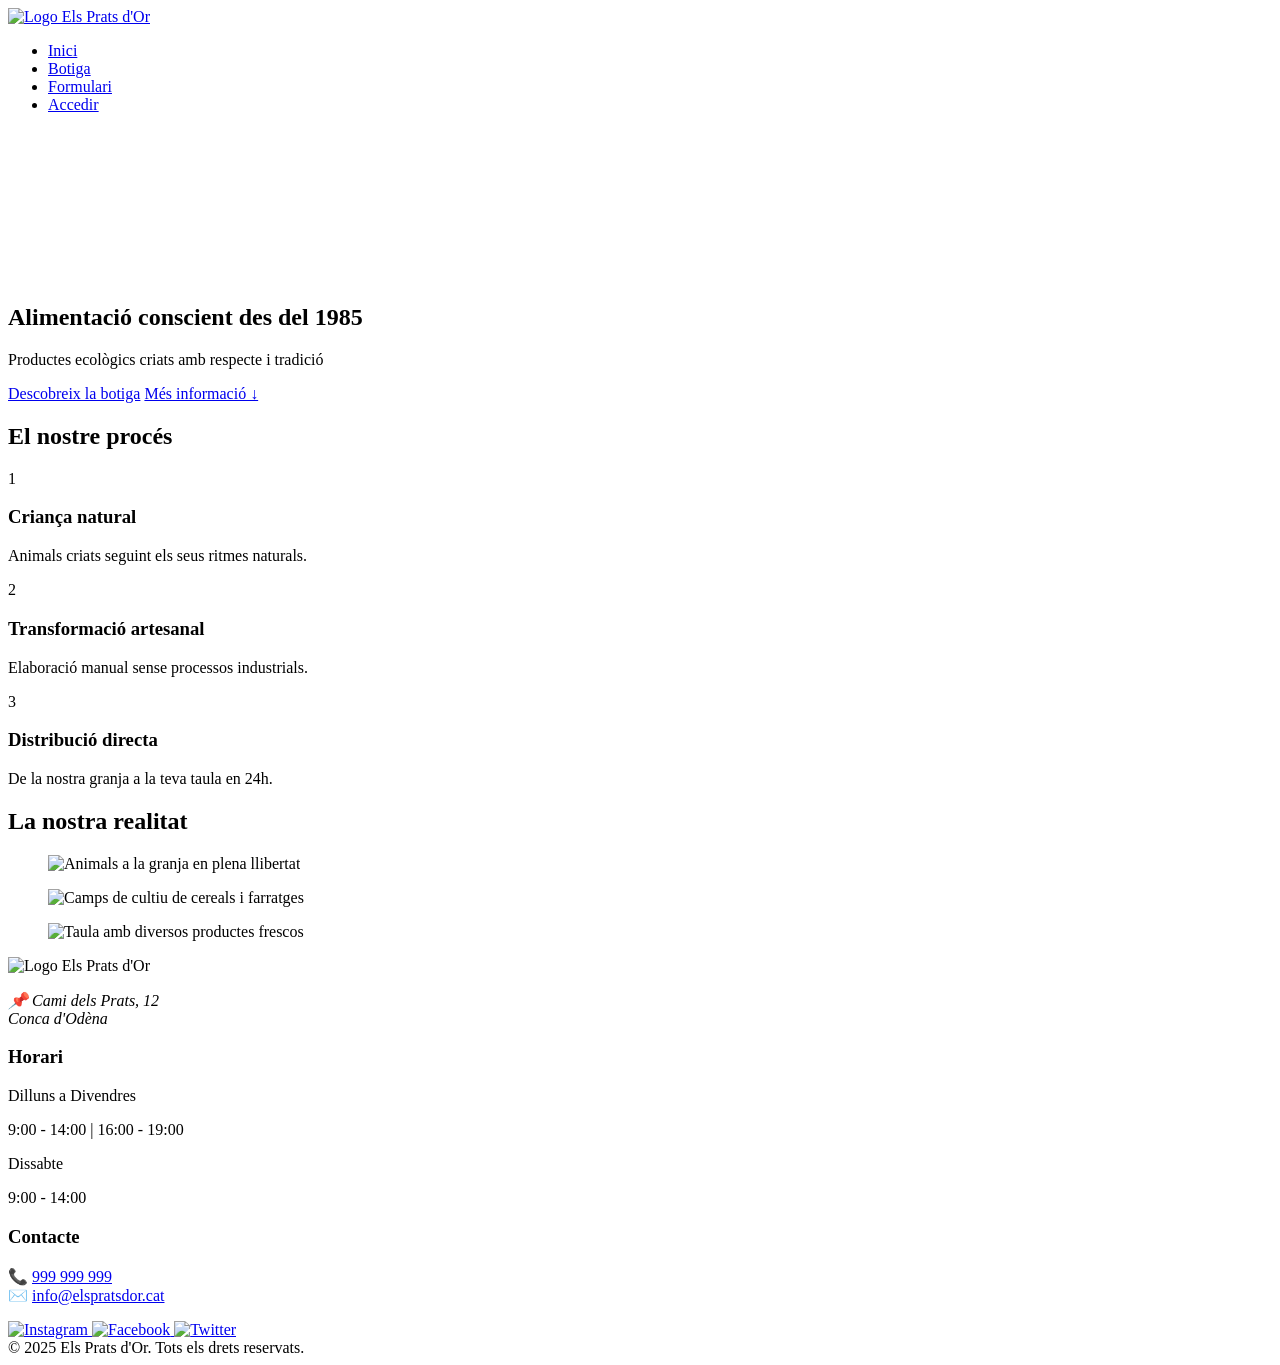
==== index.html @ 4a4cc7b0 "Add files via upload" ====
<!DOCTYPE html>
<html lang="ca">
  <head>
    <meta charset="UTF-8" />
    <meta name="viewport" content="width=device-width, initial-scale=1.0" />
    <meta name="description" content="Granja ecològica familiar a la Conca d'Odèna. Productes naturals i artesans amb tradició des de 1985." />
    <title>Els Prats d'Or - Inici</title>
    <link rel="stylesheet" href="css/style.css" />
    <link rel="preconnect" href="https://fonts.googleapis.com" />
    <link rel="preconnect" href="https://fonts.gstatic.com" crossorigin />
    <link href="https://fonts.googleapis.com/css2?family=Montserrat:wght@400;600;700&family=Playfair+Display:wght@700&display=swap" rel="stylesheet" />
  </head>
  <body>
    <header class="capçalera">
      <div class="container">
        <a href="index.html" class="logo-link">
          <img src="img/LOGO_GRANJA.png" alt="Logo Els Prats d'Or" class="logo" />
        </a>
        <nav class="navegacio">
          <ul class="menu">
            <li><a href="index.html" class="enllaç-nav">Inici</a></li>
            <li><a href="store.html" class="enllaç-nav">Botiga</a></li>
            <li><a href="formulari.html" class="enllaç-nav">Formulari</a></li>
            <li><a href="login.html" class="boto-nav">Accedir</a></li>
          </ul>
        </nav>
      </div>
    </header>
    <main>
      <section class="seccio-inici">
        <video autoplay muted loop playsinline id="videoFons">
          <source src="img/vidlogin.mp4" type="video/mp4" />
          El teu navegador no admet vídeos HTML5.
        </video>
        <div class="container contenidor-inici">
          <h1 class="titol-inici">Alimentació <span class="titol-destacat">conscient</span> des del 1985</h1>
          <p class="text-inici">Productes ecològics criats amb respecte i tradició</p>
          <div class="cta-container">
            <a href="store.html" class="boto-hero">Descobreix la botiga</a>
            <a href="#valors" class="boto-secundari">Més informació ↓</a>
          </div>
        </div>
        <div class="fons-hero"></div>
      </section>
      <section id="valors" class="seccio-processos">
        <div class="container">
          <h2 class="titol-seccio">El nostre <span class="titol-underline">procés</span></h2>
          <div class="quadricula quadricula-processos">
            <article class="etapa">
              <div class="numero-etapa">1</div>
              <h3>Criança natural</h3>
              <p>Animals criats seguint els seus ritmes naturals.</p>
            </article>
            <article class="etapa">
              <div class="numero-etapa">2</div>
              <h3>Transformació artesanal</h3>
              <p>Elaboració manual sense processos industrials.</p>
            </article>
            <article class="etapa">
              <div class="numero-etapa">3</div>
              <h3>Distribució directa</h3>
              <p>De la nostra granja a la teva taula en 24h.</p>
            </article>
          </div>
        </div>
      </section>
      <section class="seccio-galeria">
        <div class="container">
          <h2 class="titol-seccio">La nostra <span class="titol-underline">realitat</span></h2>
          <div class="quadricula quadricula-galeria">
            <figure class="item-galeria">
              <img src="img/granja_animals.png" alt="Animals a la granja en plena llibertat" />
            </figure>
            <figure class="item-galeria">
              <img src="img/camps_farratge_blat.png" alt="Camps de cultiu de cereals i farratges" />
            </figure>
            <figure class="item-galeria">
              <img src="img/productes_frescos.png" alt="Taula amb diversos productes frescos" />
            </figure>
          </div>
        </div>
      </section>
    </main>
    <footer class="peu-pagina" id="contacte">
      <div class="container">
        <div class="quadricula quadricula-peu">
          <div class="columna-peu">
            <img src="img/LOGO_GRANJA.png" alt="Logo Els Prats d'Or" class="logo-peu" />
            <address>
              <p>
                📌 Cami dels Prats, 12<br />
                Conca d'Odèna
              </p>
            </address>
          </div>
          <div class="columna-peu">
            <h3>Horari</h3>
            <p>Dilluns a Divendres</p>
            <p>9:00 - 14:00 | 16:00 - 19:00</p>
            <p>Dissabte</p>
            <p>9:00 - 14:00</p>
          </div>
          <div class="columna-peu">
            <h3>Contacte</h3>
            <p>
              📞 <a href="tel:+34999999999" aria-label="Telèfon">999 999 999</a><br />
              ✉️ <a href="mailto:info@elspratsdor.cat">info@elspratsdor.cat</a>
            </p>
            <div class="xarxes-socials">
              <a href="#" aria-label="Instagram">
                <img src="img/instagram.png" alt="Instagram" />
              </a>
              <a href="#" aria-label="Facebook">
                <img src="img/facebook.png" alt="Facebook" />
              </a>
              <a href="#" aria-label="Twitter">
                <img src="img/twitter.png" alt="Twitter" />
              </a>
            </div>
          </div>
        </div>
        <div class="copyright">
          &copy; 2025 Els Prats d'Or. Tots els drets reservats.
        </div>
      </div>
    </footer>
  </body>
</html>
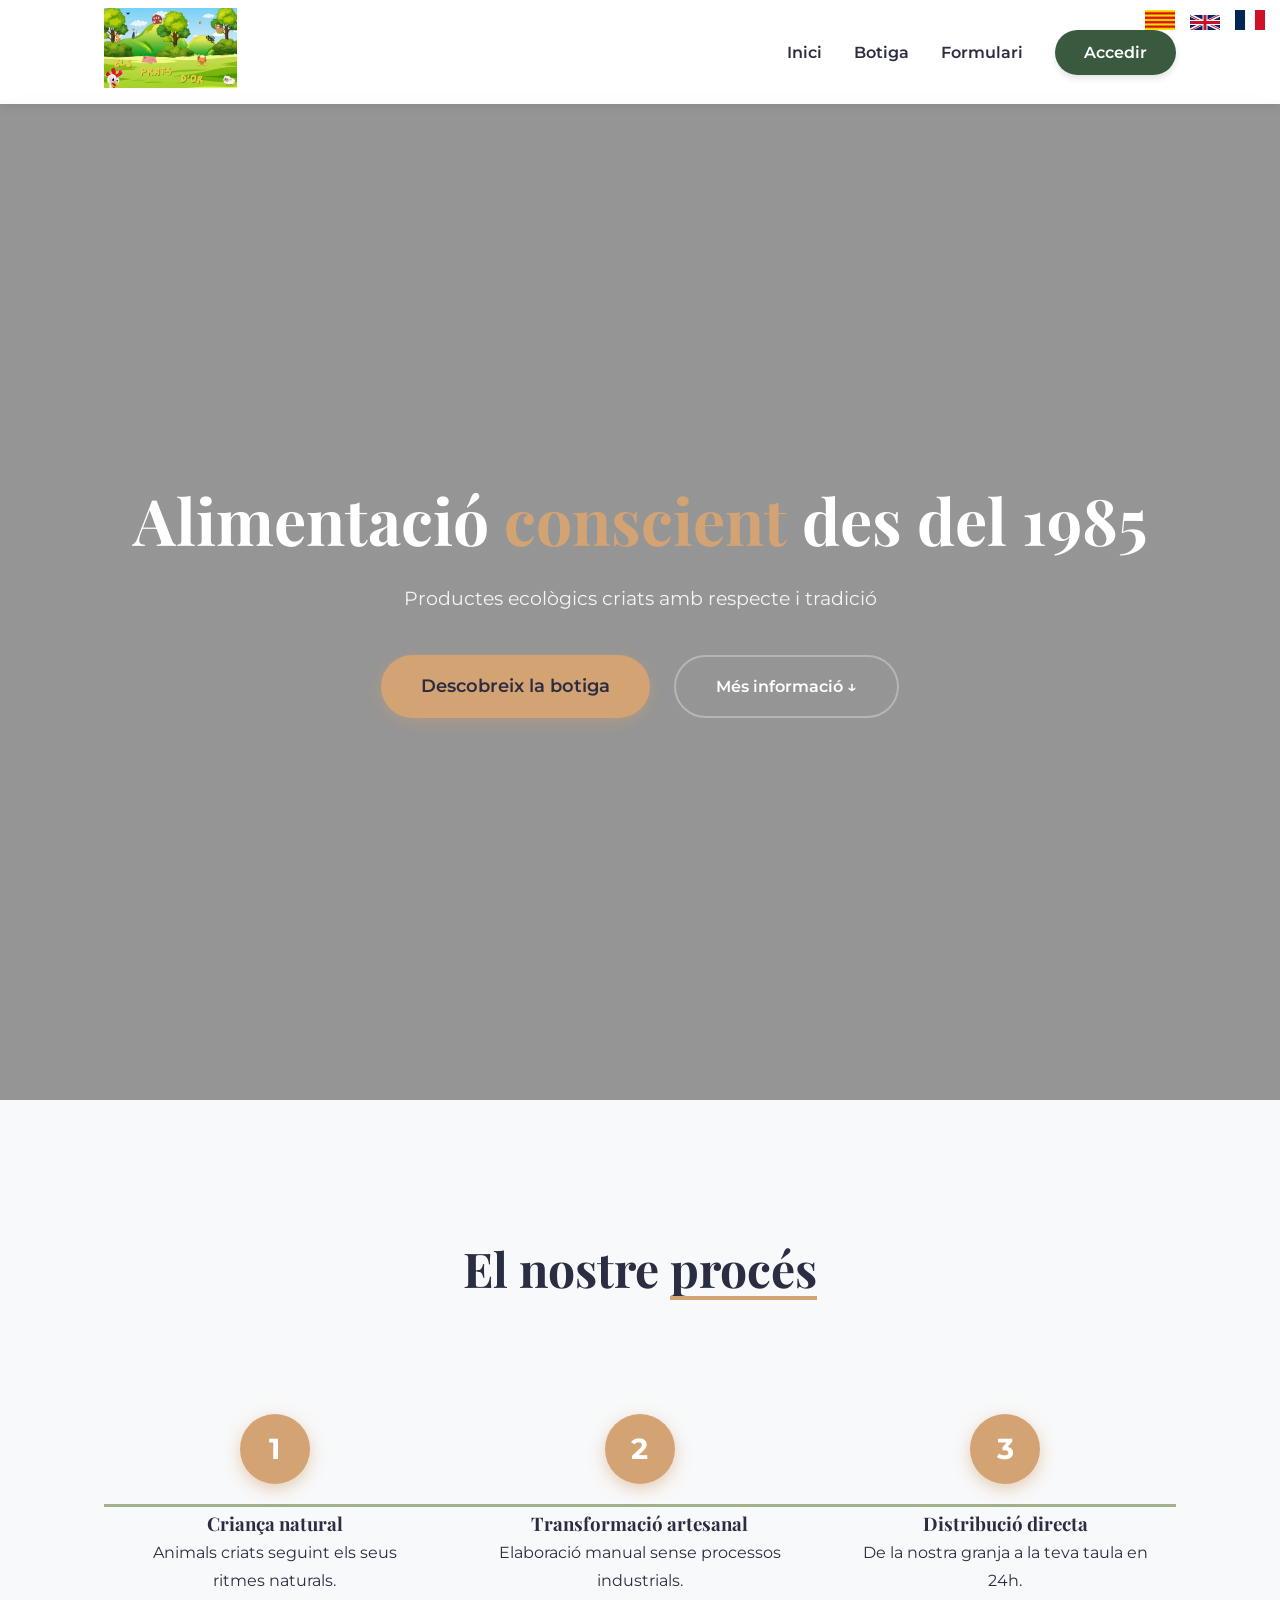
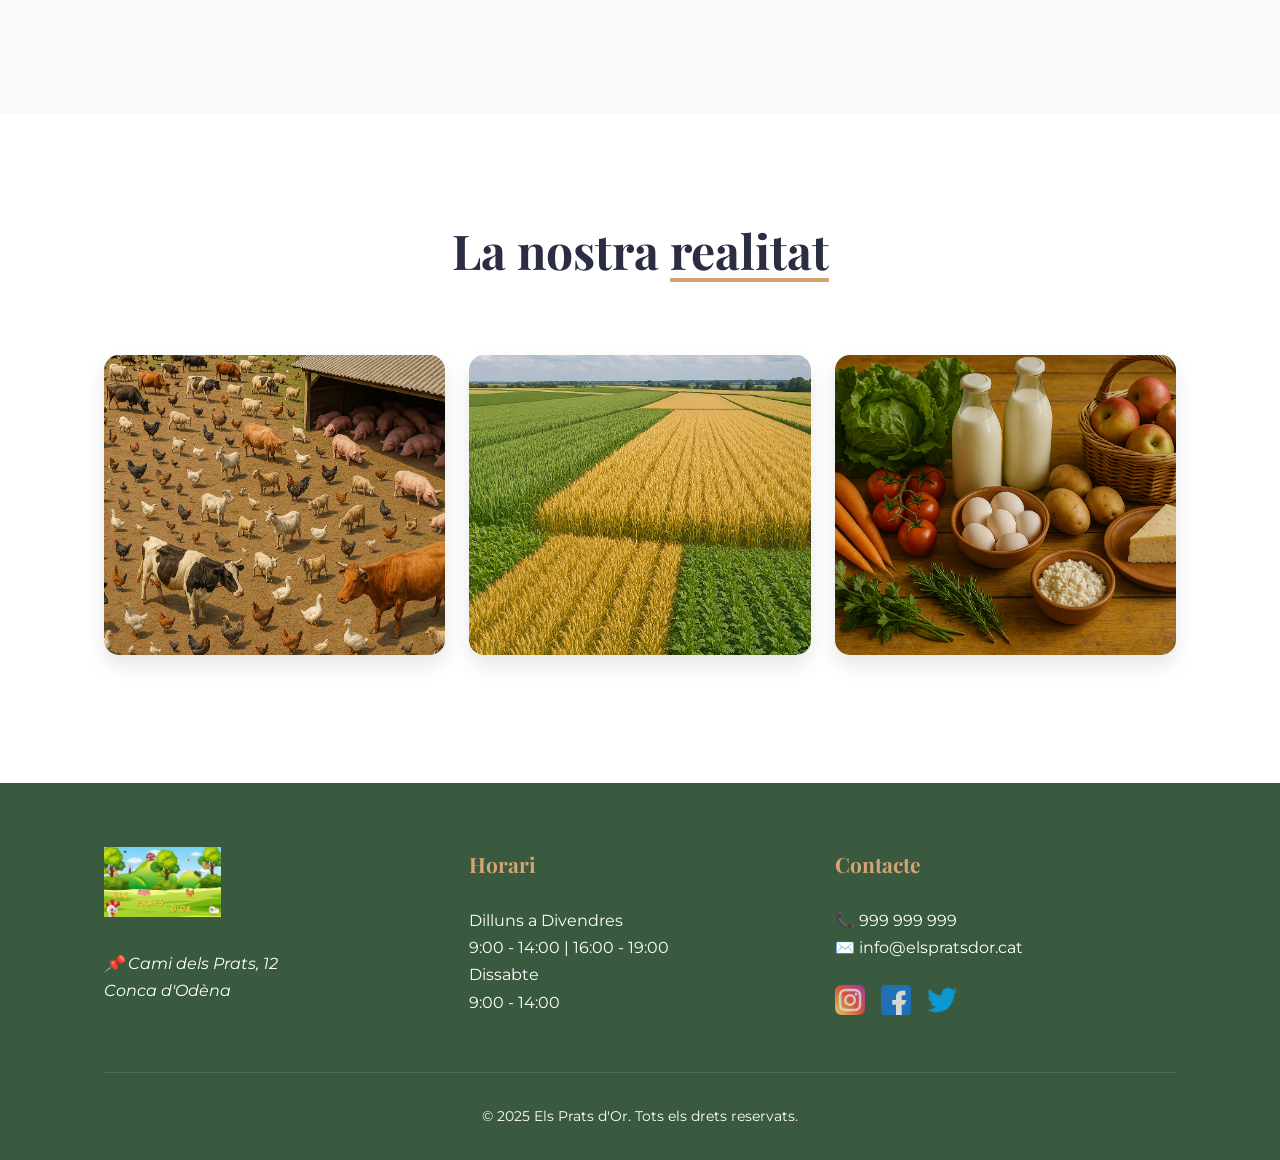
==== commit 68608b3f: "pagina v1.0" ====
--- a/index.html
+++ b/index.html
@@ -2,127 +2,132 @@
 <html lang="ca">
   <head>
     <meta charset="UTF-8" />
-    <meta name="viewport" content="width=device-width, initial-scale=1.0" />
-    <meta name="description" content="Granja ecològica familiar a la Conca d'Odèna. Productes naturals i artesans amb tradició des de 1985." />
+    <meta name="viewport" content="width=device-width, initial-scale=1, maximum-scale=1" /> <!-- Important per al disseny responsive en mòbils i tauletes. Controla com es mostra l'ample i l'escala de la pàgina. -->
+    <meta name="description" content="Granja ecològica familiar a la Conca d'Odèna. Productes naturals i artesans amb tradició des de 1985." /> <!-- Aquesta descripció la poden utilitzar els cercadors en els resultats. -->
     <title>Els Prats d'Or - Inici</title>
     <link rel="stylesheet" href="css/style.css" />
-    <link rel="preconnect" href="https://fonts.googleapis.com" />
-    <link rel="preconnect" href="https://fonts.gstatic.com" crossorigin />
-    <link href="https://fonts.googleapis.com/css2?family=Montserrat:wght@400;600;700&family=Playfair+Display:wght@700&display=swap" rel="stylesheet" />
+        <link rel="preconnect" href="https://fonts.googleapis.com" /> <!-- Ajuda a carregar les fonts de Google Fonts més ràpid preparant la connexió. -->
+        <link rel="preconnect" href="https://fonts.gstatic.com" crossorigin /> <!-- Complementa el preconnect per a fonts. 'crossorigin' és per temes de seguretat en carregar recursos de llocs externs. -->
+    <link href="https://fonts.googleapis.com/css2?family=Montserrat:wght@400;600;700&family=Playfair+Display:wght@700&display=swap" rel="stylesheet" /> <!-- Enllaç a Google Fonts per carregar fonts específiques amb diferents gruixos (pesos de lletra) i 'display=swap' per a com es gestiona la càrrega de la font. -->
   </head>
   <body>
-    <header class="capçalera">
-      <div class="container">
-        <a href="index.html" class="logo-link">
-          <img src="img/LOGO_GRANJA.png" alt="Logo Els Prats d'Or" class="logo" />
+    <header class="part_superior"> <!-- 'header' s'utilitza per a la capçalera. La classe 'part_superior' li dóna estils concrets (com fer-la fixa). -->
+      <div class="caixa"> <!-- 'caixa' és una classe genèrica per centrar el contingut i limitar el seu ample en diferents seccions. -->
+        <a href="index.html" class="enllac_logo"> <!-- 'enllac_logo' pot tenir estils específics per l'enllaç del logo. -->
+          <img src="img/LOGO_GRANJA.png" alt="Logo Els Prats d'Or" class="logo_granja" /> <!-- 'alt' és important per accessibilitat i SEO. 'logo_granja' s'usa per estilar la imatge del logo. -->
         </a>
-        <nav class="navegacio">
-          <ul class="menu">
-            <li><a href="index.html" class="enllaç-nav">Inici</a></li>
-            <li><a href="store.html" class="enllaç-nav">Botiga</a></li>
-            <li><a href="formulari.html" class="enllaç-nav">Formulari</a></li>
-            <li><a href="login.html" class="boto-nav">Accedir</a></li>
+        <nav class="navegacio"> <!-- 'nav' indica que és una secció de navegació (un menú). -->
+          <ul class="llista_menu"> <!-- 'llista_menu' s'usa per estilar la llista d'elements del menú. -->
+            <li><a href="index.html" class="element_menu">Inici</a></li> <!-- 'element_menu' s'usa per estilar cada ítem del menú, inclòs l'efecte de subratllat amb CSS. -->
+            <li><a href="botiga.html" class="element_menu">Botiga</a></li>
+            <li><a href="formulari.html" class="element_menu">Formulari</a></li>
+            <li><a href="login.html" class="boto_accedir">Accedir</a></li> <!-- 'boto_accedir' li dóna l'aparença visual d'un botó concret. -->
           </ul>
         </nav>
+        <div class="selector-idioma"> <!-- Contenidor per a les opcions de canvi d'idioma. La classe 'selector-idioma' s'usa per posicionar-lo (normalment a dalt a la dreta) i estilar les banderes. -->
+          <a href="index.html"><img class="bandera" src="img/banderacat.png" alt="Català" /></a> <!-- 'bandera' s'usa per estilar les imatges de les banderes. El 'src' està buit, hauria de tenir la ruta de la imatge. -->
+          <a href="indexeng.html"><img class="bandera" src="img/banderaeng.svg" alt="Anglès" /></a>
+          <a href="indexfr.html"><img class="bandera" src="img/banderafr.webp" alt="Francès" /></a>
+        </div>
       </div>
     </header>
-    <main>
-      <section class="seccio-inici">
-        <video autoplay muted loop playsinline id="videoFons">
-          <source src="img/vidlogin.mp4" type="video/mp4" />
+    <main> <!-- 'main' envolta el contingut principal i únic de la pàgina. -->
+      <section class="seccio_principal"> <!-- 'section' s'utilitza per agrupar contingut temàtic. 'seccio_principal' li dóna estils de fons (vídeo), alçada i centrat. -->
+        <video autoplay muted loop playsinline id="video_fons"> <!-- 'autoplay', 'muted', 'loop' i 'playsinline' són atributs per controlar la reproducció automàtica, sense so, repetida i dins de la pàgina (especialment en mòbils). 'id="video_fons"' permet referenciar-lo directament amb CSS o JavaScript. -->
+          <source src="img/vidlogin.mp4" type="video/mp4" /> <!-- 'source' especifica el fitxer de vídeo i el seu tipus MIME, útil si ofereixes diferents formats de vídeo per compatibilitat amb navegadors. -->
           El teu navegador no admet vídeos HTML5.
         </video>
-        <div class="container contenidor-inici">
-          <h1 class="titol-inici">Alimentació <span class="titol-destacat">conscient</span> des del 1985</h1>
-          <p class="text-inici">Productes ecològics criats amb respecte i tradició</p>
-          <div class="cta-container">
-            <a href="store.html" class="boto-hero">Descobreix la botiga</a>
-            <a href="#valors" class="boto-secundari">Més informació ↓</a>
+          <div class="caixa caixa_principal"> <!-- Combina les classes 'caixa' (centrar/ample) i 'caixa_principal' (estils específics per a aquesta caixa de contingut principal: text blanc, centrat, z-index superior). -->
+            <h1 class="titol1">Alimentació <span class="text_important">conscient</span> des del 1985</h1> <!-- 'titol1' per estilar el títol principal. 'span' amb 'text_important' per estilar una part concreta del títol (el color destacat). -->
+            <p class="text_principal">Productes ecològics criats amb respecte i tradició</p> <!-- 'text_principal' per estilar el paràgraf sota el títol. -->
+            <div class="caixa_botons_principal"> <!-- Contenidor per organitzar els botons principals amb Flexbox. -->
+              <a href="store.html" class="boto_botiga">Descobreix la botiga</a> <!-- 'boto_botiga' li dóna l'aparença del botó primari amb fons taronja. -->
+              <a href="#proces" class="boto_info">Més informació ↓</a> <!-- 'href="#proces"' crea un enllaç intern a l'element amb l'ID 'proces'. 'boto_info' li dóna l'aparença del botó secundari amb vora. -->
+            </div>
+          </div>
+          <div class="fons_transparent"></div> <!-- 'fons_transparent' és un 'div' sense contingut visible, usat per crear una capa semitransparent sobre el vídeo mitjançant CSS. -->
+        </section>
+        <section id="proces" class="seccio_proces"> <!-- 'id="proces"' permet enllaçar directament a aquesta secció. 'seccio_proces' aplica estils de fons i espaiat. -->
+          <div class="caixa">
+            <h2 class="titol2">El nostre <span class="text_subratllat">procés</span></h2> <!-- 'titol2' per estilar els títols secundaris. 'span' amb 'text_subratllat' per aplicar un subratllat estilitzat a una part del títol. -->
+            <div class="graella graella_proces"> <!-- 'graella' i 'graella_proces' s'utilitzen per crear una disposició en graella amb CSS Grid per a les caixes del procés. -->
+              <article class="caixa_proces"> <!-- 'article' és un element per a contingut independent. 'caixa_proces' s'usa per estilar cada caixa individual del procés. -->
+                <div class="numero_proces">1</div> <!-- 'numero_proces' s'usa per estilar el cercle numerat de cada pas. -->
+                <h3>Criança natural</h3>
+                <p>Animals criats seguint els seus ritmes naturals.</p>
+              </article>
+              <article class="caixa_proces">
+                <div class="numero_proces">2</div>
+                <h3>Transformació artesanal</h3>
+                <p>Elaboració manual sense processos industrials.</p>
+              </article>
+              <article class="caixa_proces">
+                <div class="numero_proces">3</div>
+                <h3>Distribució directa</h3>
+                <p>De la nostra granja a la teva taula en 24h.</p>
+              </article>
+            </div>
+          </div>
+        </section>
+        <section class="seccio_imatges"> <!-- 'seccio_imatges' aplica estils de fons i espaiat a aquesta secció. -->
+          <div class="caixa">
+            <h2 class="titol2">La nostra <span class="text_subratllat">realitat</span></h2> <!-- 'text_subratllat' per estilar una part del títol. -->
+            <div class="graella graella_imatges"> <!-- 'graella' i 'graella_imatges' s'utilitzen per crear una disposició en graella per a les imatges amb CSS Grid. -->
+              <figure class="caixa_imatge"> <!-- 'figure' és per a contingut autònom, sovint imatges. 'caixa_imatge' s'usa per estilar cada contenidor d'imatge (cantonades, ombra, efecte hover). -->
+                <img src="img/granja_animals.png" alt="Animals a la granja en plena llibertat" /> <!-- 'alt' és important per accessibilitat i SEO. -->
+              </figure>
+              <figure class="caixa_imatge">
+                <img src="img/camps_farratge_blat.png" alt="Camps de cultiu de cereals i farratges" />
+              </figure>
+              <figure class="caixa_imatge">
+                <img src="img/productes_frescos.png" alt="Taula amb diversos productes frescos" />
+              </figure>
+            </div>
+          </div>
+        </section>
+      </main>
+      <footer class="part_inferior" id="contacte"> <!-- 'footer' s'utilitza per al peu de pàgina. 'part_inferior' aplica estils concrets (fons, color text). 'id="contacte"' permet enllaçar directament a aquesta secció des d'altres llocs. -->
+        <div class="caixa">
+          <div class="graella graella_inferior"> <!-- 'graella' i 'graella_inferior' s'utilitzen per organitzar les columnes d'informació del peu de pàgina en una graella adaptable. -->
+            <div class="columna_inferior"> <!-- 'columna_inferior' s'usa per estilar cada columna de contingut al peu de pàgina. -->
+              <img src="img/LOGO_GRANJA.png" alt="Logo Els Prats d'Or" class="logo_inferior" /> <!-- 'logo_inferior' s'usa per estilar el logo al peu de pàgina. -->
+              <address> <!-- 'address' és un element per a informació de contacte. -->
+                <p>
+                  📌 Cami dels Prats, 12<br /> <!-- 'br' insereix un salt de línia. -->
+                  Conca d'Odèna
+                </p>
+              </address>
+            </div>
+            <div class="columna_inferior">
+              <h3>Horari</h3>
+              <p>Dilluns a Divendres</p>
+              <p>9:00 - 14:00 | 16:00 - 19:00</p>
+              <p>Dissabte</p>
+              <p>9:00 - 14:00</p>
+            </div>
+            <div class="columna_inferior">
+              <h3>Contacte</h3>
+              <p>
+                📞 <a href="tel:+34999999999" aria-label="Telèfon">999 999 999</a><br /> <!-- 'href="tel:..."' fa que, en dispositius mòbils, clicar el número truqui directament. 'aria-label' és per a l'accessibilitat, proporciona una descripció addicional per a lectors de pantalla. -->
+                ✉️ <a href="mailto:info@elspratsdor.cat">info@elspratsdor.cat</a> <!-- 'href="mailto:..."' obre el client de correu electrònic de l'usuari amb l'adreça pre-omplerta. -->
+              </p>
+              <div class="xarxes-socials"> <!-- 'xarxes-socials' conté i estila les icones de les xarxes socials amb Flexbox. -->
+                <a href="#" aria-label="Instagram"> <!-- 'href="#"' és un enllaç buit, hauria d'apuntar al perfil d'Instagram. 'aria-label' per accessibilitat. -->
+                  <img src="img/instagram.png" alt="Instagram" />
+                </a>
+                <a href="#" aria-label="Facebook">
+                  <img src="img/facebook.png" alt="Facebook" />
+                </a>
+                <a href="#" aria-label="Twitter">
+                  <img src="img/twitter.png" alt="Twitter" />
+                </a>
+              </div>
+            </div>
+          </div>
+          <div class="text_drets"> <!-- 'text_drets' s'usa per estilar el text de copyright al final del peu de pàgina. -->
+            &copy; 2025 Els Prats d'Or. Tots els drets reservats. <!-- '&copy;' és una entitat HTML per mostrar el símbol de copyright (©). -->
           </div>
         </div>
-        <div class="fons-hero"></div>
-      </section>
-      <section id="valors" class="seccio-processos">
-        <div class="container">
-          <h2 class="titol-seccio">El nostre <span class="titol-underline">procés</span></h2>
-          <div class="quadricula quadricula-processos">
-            <article class="etapa">
-              <div class="numero-etapa">1</div>
-              <h3>Criança natural</h3>
-              <p>Animals criats seguint els seus ritmes naturals.</p>
-            </article>
-            <article class="etapa">
-              <div class="numero-etapa">2</div>
-              <h3>Transformació artesanal</h3>
-              <p>Elaboració manual sense processos industrials.</p>
-            </article>
-            <article class="etapa">
-              <div class="numero-etapa">3</div>
-              <h3>Distribució directa</h3>
-              <p>De la nostra granja a la teva taula en 24h.</p>
-            </article>
-          </div>
-        </div>
-      </section>
-      <section class="seccio-galeria">
-        <div class="container">
-          <h2 class="titol-seccio">La nostra <span class="titol-underline">realitat</span></h2>
-          <div class="quadricula quadricula-galeria">
-            <figure class="item-galeria">
-              <img src="img/granja_animals.png" alt="Animals a la granja en plena llibertat" />
-            </figure>
-            <figure class="item-galeria">
-              <img src="img/camps_farratge_blat.png" alt="Camps de cultiu de cereals i farratges" />
-            </figure>
-            <figure class="item-galeria">
-              <img src="img/productes_frescos.png" alt="Taula amb diversos productes frescos" />
-            </figure>
-          </div>
-        </div>
-      </section>
-    </main>
-    <footer class="peu-pagina" id="contacte">
-      <div class="container">
-        <div class="quadricula quadricula-peu">
-          <div class="columna-peu">
-            <img src="img/LOGO_GRANJA.png" alt="Logo Els Prats d'Or" class="logo-peu" />
-            <address>
-              <p>
-                📌 Cami dels Prats, 12<br />
-                Conca d'Odèna
-              </p>
-            </address>
-          </div>
-          <div class="columna-peu">
-            <h3>Horari</h3>
-            <p>Dilluns a Divendres</p>
-            <p>9:00 - 14:00 | 16:00 - 19:00</p>
-            <p>Dissabte</p>
-            <p>9:00 - 14:00</p>
-          </div>
-          <div class="columna-peu">
-            <h3>Contacte</h3>
-            <p>
-              📞 <a href="tel:+34999999999" aria-label="Telèfon">999 999 999</a><br />
-              ✉️ <a href="mailto:info@elspratsdor.cat">info@elspratsdor.cat</a>
-            </p>
-            <div class="xarxes-socials">
-              <a href="#" aria-label="Instagram">
-                <img src="img/instagram.png" alt="Instagram" />
-              </a>
-              <a href="#" aria-label="Facebook">
-                <img src="img/facebook.png" alt="Facebook" />
-              </a>
-              <a href="#" aria-label="Twitter">
-                <img src="img/twitter.png" alt="Twitter" />
-              </a>
-            </div>
-          </div>
-        </div>
-        <div class="copyright">
-          &copy; 2025 Els Prats d'Or. Tots els drets reservats.
-        </div>
-      </div>
-    </footer>
-  </body>
-</html>
+      </footer>
+    </body>
+  </html>
--- a/css/style.css
+++ b/css/style.css
@@ -0,0 +1,381 @@
+:root { /* Imagina't això com una llista on guardes coses importants per utilitzar a tot el teu disseny. Com una paleta de colors o ajustos generals. */
+  --color-primari: #3a5a40; /* Aquesta variable guarda un color verd fosc. La podràs usar amb 'var(--color-primari)'. S'utilitza, per exemple, al fons del 'footer' (la part de baix de la pàgina). */
+  --color-secundari: #588157; /* Una variable per a un verd una mica més clar. El veuràs quan passes el ratolí per sobre del botó 'Accedir' a la part de dalt. */
+  --color-terciari: #a3b18a; /* Guarda un verd clar. Es fa servir per a la línia que hi ha entre els passos del 'nostre procés'. */
+  --color-fons: #f8f9fa; /* El color blanc trencat que va al darrere de gairebé tota la pàgina. */
+  --color-text: #2b2d42; /* El color gris fosc que utilitzem per a la majoria del text normal. */
+  --color-destacat: #d4a373; /* Un color taronja per cridar l'atenció. El veuràs als números del procés i sota algunes paraules importants. */
+  --ombra-card: 0 10px 20px #0000001a; /* Aquí guardem com volem que sigui una ombra estàndard per a les 'targetes', com les de les imatges. Els números controlen on es projecta i com és de difusa. */
+  --transicio: all 0.3s cubic-bezier(0.25, 0.8, 0.25, 1); /* Aquesta variable guarda una 'recepta' per fer que els canvis (com el color o la mida quan fas 'hover') siguin suaus i no de cop. Dura 0.3 segons. */
+}
+
+* { /* L'asterisc '*' vol dir "aplica això a ABSOLUTAMENT TOTS els elements de la pàgina". És una mica com posar regles generals per a tothom. */
+  margin: 0; /* Elimina l'espai que els elements tenen per defecte al seu voltant (marges exteriors). */
+  padding: 0; /* Elimina l'espai que els elements tenen per defecte per dins (espaiat interior). */
+  box-sizing: border-box; /* Aquesta regla fa que l'ample i l'alt que tu especifiques per a un element incloguin l'espaiat interior ('padding') i la vora ('border'). Això facilita molt calcular mides! */
+}
+
+html { /* Estils per a l'element principal 'html', que és com el contenidor de tot. */
+  scroll-behavior: smooth; /* Quan cliques un enllaç que et porta a una altra part de la mateixa pàgina (com l'enllaç 'Més informació ↓'), en lloc de saltar directament, es desplaça suaument. */
+}
+
+body { /* Estils per a tot el contingut visible de la teva pàgina web. Tot el que veus està dins del 'body'. */
+  font-family: 'Montserrat', sans-serif; /* Estableix la font de lletra principal per a la majoria del text. Si 'Montserrat' no carrega, utilitza una font genèrica 'sans-serif' (sense serifs, els petit adorns al final de les lletres). */
+  line-height: 1.7; /* Defineix l'espaiat entre les línies de text. Un valor d'1.7 fa que el text sigui més fàcil de llegir. */
+  color: var(--color-text); /* El color del text serà el que hem definit a la variable '--color-text' (el gris fosc). 'inherit' faria que heretés el color del seu pare, però aquí l'estem definint directament amb la variable. */
+  background-color: var(--color-fons); /* El color de fons de tota la pàgina serà el que hem definit a la variable '--color-fons'. */
+  overflow-x: hidden; /* Si el contingut s'estén més enllà de l'ample de la pantalla cap a la dreta o esquerra, això amaga la barra de desplaçament horitzontal i el contingut extra. Evita que aparegui una barra de scroll horitzontal. */
+}
+
+body:not(.pagina-login) { /* Aquesta regla s'aplica al 'body' sempre que NO tingui la classe CSS 'pagina-login'. Això és útil si tens una pàgina de login que no necessita aquest espaiat. */
+  padding-top: 100px; /* Afegeix 100 píxels d'espai a la part de dalt del 'body'. Això serveix per deixar lloc a la capçalera fixa sense que el contingut quedi tapat per ella. */
+}
+
+a { /* Estils per a TOTS els enllaços ('<a>' tags) de la pàgina. */
+  text-decoration: none; /* Elimina la línia que normalment apareix sota els enllaços. */
+  color: inherit; /* L'enllaç agafa el mateix color de text que el seu element pare. Per exemple, si està dins d'un text gris, serà gris. */
+}
+
+h1, h2, h3 { /* Estils que s'apliquen tant als títols de nivell 1 ('<h1>'), nivell 2 ('<h2>'), com a nivell 3 ('<h3>'). */
+  font-family: 'Playfair Display', serif; /* Estableix una font de lletra diferent per als títols. 'serif' vol dir que té els petits adorns al final de les lletres. */
+  font-weight: 700; /* Fa que el text dels títols sigui més gruixut (negreta). 700 és un valor comú per a negreta forta. */
+}
+
+header.part_superior { /* Estils per a l'element 'header' (la capçalera de la pàgina) que també té la classe CSS 'part_superior'. */
+  background: #ffffffF2; /* Li dona un fons blanc amb una mica de transparència (el 'F2' al final). */
+  box-shadow: 0 2px 10px #0000001a; /* Afegeix una ombra suau sota la capçalera per donar-li profunditat. */
+  position: fixed; /* Fa que la capçalera es quedi enganxada a dalt de la finestra del navegador, encara que facis 'scroll'. */
+  width: 100%; /* La capçalera ocuparà tot l'ample de la pantalla. */
+  top: 0; /* La col·loca exactament a la part de dalt de la pantalla (a 0 píxels del marge superior). */
+  z-index: 1000; /* Això és com posar capes. Un 'z-index' alt assegura que la capçalera sempre es vegi per sobre de la resta del contingut de la pàgina. */
+  backdrop-filter: blur(10px); /* Afegeix un efecte de desenfocament al que hi ha darrere de la capçalera (si té transparència), donant un efecte modern. */
+}
+
+header.part_superior .caixa { /* Estils per al 'div' amb la classe 'caixa' que es troba DINS de la capçalera. Aquest 'div' ajuda a centrar el contingut de la capçalera. */
+  display: flex; /* Converteix aquest 'div' en un contenidor Flexbox. Flexbox és una manera potent d'organitzar elements en fila o columna. */
+  justify-content: space-between; /* Dins del Flexbox, separa els elements fills (el logo i el menú de navegació) posant espai entre ells. */
+  align-items: center; /* Alinea els elements fills verticalment al centre. */
+  padding: 8px 5%; /* Afegeix 8 píxels d'espaiat per a dalt i baix, i un 5% de l'ample del contenidor pare als costats (esquerra i dreta). */
+}
+
+.logo_granja { /* Estils per a la imatge del logo amb la classe 'logo_granja'. */
+  height: 80px; /* Estableix l'alçada de la imatge a 80 píxels. */
+  width: auto; /* Fa que l'ample s'ajusti automàticament per mantenir les proporcions originals de la imatge. */
+  transition: var(--transicio); /* Aplica la transició suau que hem definit a la variable '--transicio'. Això farà que els canvis d'estil (com l'escalat) siguin fluids. */
+}
+
+.logo_granja:hover { /* Estils que s'apliquen a la imatge del logo quan l'usuari passa el ratolí per sobre. */
+  transform: scale(1.05); /* Fa que la imatge es faci una mica més gran (un 5% més) quan hi passes el ratolí. */
+}
+
+nav.navegacio .llista_menu { /* Estils per a la llista desordenada ('ul') que té la classe 'llista_menu' i es troba DINS de l'element 'nav' amb classe 'navegacio'. Aquesta és la llista de links del menú. */
+  list-style: none; /* Elimina els puntets que solen aparèixer per defecte davant dels elements d'una llista. */
+  display: flex; /* Converteix la llista en un contenidor Flexbox per poder posar els elements del menú en línia (un al costat de l'altre). */
+  gap: 32px; /* Afegeix un espai de 32 píxels entre cada element del menú ('li'). */
+}
+
+.element_menu { /* Estils per a cada element de la llista del menú ('li' dins de 'llista_menu'). Aquests són els links 'Inici', 'Botiga', 'Formulari'. */
+  position: relative; /* Estableix el posicionament relatiu. Això és crucial perquè un element posicionat de forma absoluta (com el subratllat '::after') es posicioni respecte a aquest element. */
+  padding: 8px 0; /* Afegeix 8 píxels d'espaiat a dalt i a baix de cada element del menú, sense espai als costats. */
+  font-weight: 600; /* Fa que el text de l'element del menú sigui una mica més gruixut que el text normal. */
+}
+
+.element_menu::after { /* Crea un 'pseudo-element' (un element que no existeix directament a l'HTML però que podem estilitzar amb CSS) DESPRÉS del contingut de cada '.element_menu'. L'utilitzarem per crear el subratllat animat. */
+  content: ''; /* Aquest pseudo-element no té text dins, d'aquí les cometes buides. */
+  position: absolute; /* Posiciona aquest pseudo-element de forma absoluta respecte al seu element pare més proper amb 'position: relative' (que és '.element_menu'). */
+  width: 0; /* Inicialment, l'ample del subratllat és zero, així no es veu. */
+  height: 2px; /* Li donem 2 píxels d'alçada, que serà el gruix del subratllat. */
+  bottom: 0; /* El posiciona a la part inferior de l'element pare. */
+  left: 0; /* El posiciona a l'esquerra de l'element pare. */
+  background: var(--color-destacat); /* El color del subratllat serà el color destacat (taronja). */
+  transition: var(--transicio); /* Aplica la transició suau perquè el subratllat aparegui animat. */
+}
+
+.element_menu:hover::after { /* Estils que s'apliquen al pseudo-element '::after' quan passes el ratolí per sobre de l'element del menú. */
+  width: 100%; /* Quan fas 'hover', l'ample del subratllat passa a ser el 100% de l'element pare, fent que aparegui completament. */
+}
+
+.boto_accedir { /* Estils per a l'enllaç amb la classe 'boto_accedir' (el botó 'Accedir' a la capçalera). */
+  background: var(--color-primari); /* El fons del botó és el color primari (verd fosc). */
+  color: #fff; /* El color del text dins del botó és blanc. */
+  padding: 13px 29px; /* Afegeix espaiat interior per donar la forma al botó. */
+  border-radius: 30px; /* Arrodoneix molt les cantonades per fer-lo semblar una píndola. */
+  font-weight: 600; /* Fa el text del botó més gruixut. */
+  transition: var(--transicio); /* Aplica la transició per als efectes de 'hover'. */
+  box-shadow: 0 4px 6px #0000001a; /* Afegeix una ombra lleugera sota el botó. */
+}
+
+.boto_accedir:hover { /* Estils per al botó 'Accedir' quan passes el ratolí per sobre. */
+  background: var(--color-secundari); /* Canvia el fons al color secundari (verd clar). */
+  transform: translateY(-2px); /* Mou el botó 2 píxels cap amunt. */
+  box-shadow: 0 6px 12px #00000026; /* Fa l'ombra més gran i una mica més visible. */
+}
+
+.seccio_principal { /* Estils per a la primera gran secció de la pàgina, la que té el vídeo de fons. */
+  position: relative; /* Necessari per poder posicionar altres elements (el vídeo, la capa transparent, el contingut) de forma absoluta dins d'aquesta secció. */
+  height: 1000px; /* Li dóna una alçada fixa de 1000 píxels. */
+  display: flex; /* Converteix la secció en un contenidor Flexbox. */
+  align-items: center; /* Centra els elements fills (el div amb el text i botons) verticalment dins de la secció. */
+  overflow: hidden; /* Amaga qualsevol part dels elements fills (com el vídeo) que es surti dels límits d'aquesta secció. */
+}
+
+#video_fons { /* Estils per a l'element 'video' amb l'ID 'video_fons'. */
+  position: absolute; /* Posiciona el vídeo de forma absoluta respecte a la seva secció pare amb 'position: relative'. */
+  top: 0; /* El col·loca a 0 píxels de la part superior de la secció. */
+  left: 0; /* El col·loca a 0 píxels de la part esquerra de la secció. */
+  width: 100%; /* Fa que el vídeo ocupi tot l'ample de la secció. */
+  height: 100%; /* Fa que el vídeo ocupi tota l'alçada de la secció. */
+  object-fit: cover; /* Important! Fa que el vídeo cobreixi tot l'espai sense deformar-se, retallant si cal. */
+  z-index: -1; /* Envia el vídeo cap enrere, darrere de la resta del contingut (la capa transparent i el text). */
+  /* background-image: linear-gradient(#00000080, #00000080), url('../img/vidlogin.mp4'); */ /* Aquesta línia està comentada i sembla que era un intent de posar una imatge de fons o un degradat, però el vídeo ja fa aquesta funció. */
+}
+
+.fons_transparent { /* Estils per al 'div' amb classe 'fons_transparent'. Aquest 'div' crea una capa fosca semitransparent sobre el vídeo per fer que el text blanc es llegeixi millor. */
+  position: absolute; /* Posiciona aquesta capa de forma absoluta respecte a la secció pare. */
+  top: 0; /* La col·loca a dalt. */
+  left: 0; /* La col·loca a l'esquerra. */
+  width: 100%; /* Ocupa tot l'ample de la secció. */
+  height: 100%; /* Ocupa tota l'alçada de la secció. */
+  background: linear-gradient(#00000066, #00000066); /* Crea un fons amb un degradat lineal. En aquest cas, el degradat va del mateix color a si mateix, amb transparència (el '66' és la transparència en hexadecimal). Això crea una capa fosca semitransparent. */
+  background-size: cover; /* Fa que el fons (la capa fosca) cobreixi tot l'espai de la secció. */
+  background-position: center; /* Centra el fons dins de la secció. */
+  z-index: 1; /* La posa per sobre del vídeo (z-index -1) però per sota del contingut principal (que tindrà un z-index més alt). */
+}
+
+.caixa_principal { /* Estils per al 'div' amb classe 'caixa_principal' dins de la secció principal. Aquest 'div' conté el títol gran, el subtítol i els dos botons. */
+  position: relative; /* Li donem 'position: relative' perquè pugui tenir un 'z-index'. */
+  z-index: 2; /* Ens assegurem que aquest contingut (el text i els botons) estigui per sobre de la capa transparent. */
+  text-align: center; /* Centra tot el text i els elements en línia o bloc dins d'aquest 'div'. */
+  color: #fff; /* El color de tot el text dins d'aquest 'div' és blanc. */
+}
+
+.titol1 { /* Estils per al títol principal 'h1' de la pàgina. */
+  font-size: clamp(40px, 5vw, 72px); /* La mida de la lletra s'ajusta automàticament: serà com a mínim 40px, idealment el 5% de l'ample de la finestra ('vw' vol dir 'viewport width'), i com a màxim 72px. Això fa el text 'responsive'. */
+  margin-bottom: 24px; /* Afegeix 24 píxels d'espai sota el títol. */
+  line-height: 1.2; /* Ajusta l'espai entre les línies si el títol ocupa més d'una línia. */
+}
+
+.text_important { /* Estils per a l'element 'span' amb classe 'text_important' dins del títol 1 ('conscient'). */
+  color: var(--color-destacat); /* Li dona el color destacat (taronja) per ressaltar-lo. */
+}
+
+.text_principal { /* Estils per al paràgraf sota el títol principal. */
+  font-size: 19px; /* Mida de la lletra. */
+  max-width: 600px; /* L'ample màxim d'aquest paràgraf serà de 600 píxels. Això millora la lectura en pantalles amples. */
+  margin: 0 auto 40px; /* Centra el paràgraf horitzontalment ('0 auto') i afegeix 40 píxels d'espai a la part de baix. */
+  opacity: 0.9; /* Fa que el text tingui una lleugera transparència (un 90% visible). */
+}
+
+.caixa_botons_principal { /* Estils per al 'div' que conté els dos botons grans de la secció principal. */
+  display: flex; /* Converteix-lo en un contenidor Flexbox per posar els botons en línia. */
+  gap: 24px; /* Afegeix 24 píxels d'espai entre els botons. */
+  flex-wrap: wrap; /* Si la pantalla és massa estreta i els botons no caben en una sola línia, aquesta propietat fa que passin a la següent línia automàticament. */
+  justify-content: center; /* Centra els botons horitzontalment dins d'aquest 'div'. */
+}
+
+.boto_botiga { /* Estils per al botó 'Descobreix la botiga'. */
+  background: var(--color-destacat); /* El fons és el color destacat (taronja). */
+  color: var(--color-text); /* El color del text és el gris fosc. */
+  padding: 16px 40px; /* Espaiat interior generós per fer el botó gran. */
+  border-radius: 50px; /* Arrodoneix molt les cantonades. */
+  font-weight: 600; /* Text en negreta. */
+  font-size: 18px; /* Mida de la lletra una mica més gran. */
+  transition: var(--transicio); /* Aplica la transició suau. */
+  box-shadow: 0 4px 15px #d4a37366; /* Afegeix una ombra amb el color destacat i transparència. */
+}
+
+.boto_botiga:hover { /* Estils per al botó de botiga quan fas 'hover'. */
+  background: #e6b17e; /* Canvia el fons a un taronja una mica diferent. */
+  transform: translateY(-3px); /* Mou el botó 3 píxels cap amunt. */
+  box-shadow: 0 8px 20px #d4a37399; /* Augmenta l'ombra. */
+}
+
+.boto_info { /* Estils per al botó 'Més informació ↓'. */
+  color: #fff; /* El text és blanc. */
+  padding: 16px 40px; /* Espaiat interior similar a l'altre botó. */
+  border: 2px solid #ffffff4d; /* Li posa una vora de 2 píxels de gruix, blanca i semitransparent. */
+  border-radius: 50px; /* Cantonades arrodonides. */
+  font-weight: 600; /* Text en negreta. */
+  transition: var(--transicio); /* Aplica la transició suau. */
+}
+
+.boto_info:hover { /* Estils per al botó d'informació quan fas 'hover'. */
+  background: #ffffff1a; /* Afegeix un fons blanc amb poca transparència. */
+  border-color: #fff; /* La vora es torna completament blanca. */
+}
+
+.caixa { /* Estils per al 'div' amb classe 'caixa'. Aquest 'div' s'utilitza en diverses seccions per centrar el contingut i donar-li un ample màxim. És molt útil per mantenir el disseny ordenat. */
+  max-width: 1200px; /* L'ample màxim d'aquest contenidor serà de 1200 píxels. */
+  margin: 0 auto; /* Centra el 'div' horitzontalment dins del seu contenidor pare. 'auto' als costats fa la feina. */
+  padding: 0 5%; /* Afegeix espaiat interior de 0 a dalt i baix, i un 5% de l'ample del pare als costats. Això assegura que el contingut no toqui els marges de la pantalla en dispositius petits. */
+}
+
+.graella { /* Estils base per als 'div' amb classe 'graella'. Indica que s'utilitzarà CSS Grid per organitzar elements interns. */
+  display: grid; /* Converteix el contenidor en una graella. */
+  gap: 24px; /* Afegeix un espai de 24 píxels entre els elements de la graella (tant verticalment com horitzontalment). */
+}
+
+.titol2 { /* Estils per als títols de nivell 2 ('h2') de les seccions ('El nostre procés', 'La nostra realitat'). */
+  font-size: clamp(32px, 4vw, 48px); /* Mida de lletra adaptable similar al títol 1. */
+  margin-bottom: 16px; /* Espai a sota del títol. */
+  text-align: center; /* Centra el text del títol. */
+  position: relative; /* Necessari perquè el pseudo-element '::after' (el subratllat) es posicioni respecte a aquest títol. */
+  padding-bottom: 16px; /* Afegeix espai a sota del text del títol per deixar lloc al subratllat. */
+}
+
+.text_subratllat { /* Estils per a l'element 'span' amb classe 'text_subratllat' dins dels títols 2 ('procés', 'realitat'). */
+  position: relative; /* Necessari perquè el pseudo-element '::after' es posicioni correctament. */
+}
+
+.text_subratllat::after { /* Crea un pseudo-element DESPRÉS del text subratllat. Aquest pseudo-element serà la línia del subratllat. */
+  content: ''; /* Contingut buit. */
+  position: absolute; /* Posiciona la línia de forma absoluta respecte a l'span pare. */
+  width: 100%; /* L'ample de la línia és el 100% de l'ample de l'span pare. */
+  height: 4px; /* El gruix de la línia és de 4 píxels. */
+  bottom: 0; /* La col·loca a la part inferior de l'span pare. */
+  left: 0; /* La col·loca a l'esquerra de l'span pare. */
+  background: var(--color-destacat); /* El color de la línia és el color destacat (taronja). */
+}
+
+.seccio_proces { /* Estils per a la secció 'El nostre procés'. */
+  background: var(--color-fons); /* El fons de la secció és el color de fons general. */
+  padding-top: 128px; /* Afegeix molt espai a dalt de la secció. */
+  padding-bottom: 96px; /* Afegeix espai a baix de la secció. */
+}
+
+.graella_proces { /* Estils per al 'div' amb classe 'graella_proces'. Conté les 3 caixes amb els passos del procés. */
+  grid-template-columns: repeat(auto-fit, minmax(250px, 1fr)); /* Defineix les columnes de la graella. 'repeat(auto-fit, ...)' crea tantes columnes com caben. 'minmax(250px, 1fr)' fa que cada columna tingui com a mínim 250 píxels d'ample i ocupi la part igualitària de l'espai disponible (1fr). */
+  align-items: start; /* Alinea els elements de la graella (les caixes) a la part superior de cada cel·la. */
+  position: relative; /* Necessari perquè el pseudo-element '::before' (la línia horitzontal) es posicioni respecte a aquesta graella. */
+  margin-top: 64px; /* Afegeix espai a dalt de la graella. */
+}
+
+.graella_proces::before { /* Crea un pseudo-element ABANS del contingut de la graella del procés. Aquest serà la línia horitzontal que uneix els cercles numerats. */
+  content: ''; /* Contingut buit. */
+  position: absolute; /* Posiciona la línia de forma absoluta respecte a la graella pare. */
+  top: 50%; /* La col·loca al mig verticalment (al 50% de l'alçada de la graella). */
+  left: 0; /* La col·loca a l'esquerra. */
+  width: 100%; /* L'ample és el 100% de la graella. */
+  height: 3px; /* El gruix de la línia. */
+  background: var(--color-terciari); /* El color de la línia és el color terciari (verd clar). */
+  z-index: 1; /* La posa per sota de les caixes del procés (que tenen z-index 2). */
+}
+
+.caixa_proces { /* Estils per a cada 'article' dins de la graella del procés. Són les caixes individuals per a cada pas. */
+  text-align: center; /* Centra tot el text i els elements dins de la caixa. */
+  position: relative; /* Li donem 'position: relative' perquè pugui tenir un 'z-index'. */
+  z-index: 2; /* Ens assegurem que les caixes estiguin per sobre de la línia horitzontal del procés. */
+  padding: 24px; /* Afegeix espaiat interior a tots els costats de la caixa. */
+}
+
+.numero_proces { /* Estils per al 'div' amb classe 'numero_proces'. Aquest 'div' és el cercle que conté el número de cada pas. */
+  width: 70px; /* Ample fix de 70 píxels. */
+  height: 70px; /* Alçada fixa de 70 píxels. */
+  background: var(--color-destacat); /* El fons del cercle és el color destacat (taronja). */
+  color: #fff; /* El color del número dins del cercle és blanc. */
+  border-radius: 50%; /* En fer que el radi de la vora sigui el 50% de l'ample/alt, si l'ample i l'alt són iguals, es crea un cercle. */
+  display: flex; /* Converteix-lo en un contenidor Flexbox. */
+  align-items: center; /* Centra verticalment el contingut (el número) dins del cercle. */
+  justify-content: center; /* Centra horitzontalment el contingut (el número) dins del cercle. */
+  font-size: 29px; /* Mida de la lletra del número. */
+  font-weight: bold; /* El número en negreta. */
+  margin: 0 auto 24px; /* Centra el cercle horitzontalment i afegeix 24 píxels d'espai a la part de baix. */
+  box-shadow: 0 5px 15px #d4a37380; /* Afegeix una ombra al cercle amb el color destacat i transparència. */
+}
+
+.seccio_imatges { /* Estils per a la secció 'La nostra realitat', la que té les tres imatges grans. */
+  background: #fff; /* El fons de la secció és blanc. */
+  padding-top: 96px; /* Espaiat a dalt. */
+  padding-bottom: 128px; /* Espaiat a baix. */
+}
+
+.graella_imatges { /* Estils per al 'div' amb classe 'graella_imatges'. És el contenidor que organitza les imatges en una graella. */
+  grid-template-columns: repeat(3, 1fr); /* Defineix 3 columnes. '1fr' vol dir que cada columna ocupa una part igualitària de l'espai disponible. Així les 3 columnes s'adaptaran per omplir l'ample. */
+  grid-auto-rows: 300px; /* Totes les files d'aquesta graella tindran una alçada automàtica de 300 píxels. */
+  margin-top: 48px; /* Espai a dalt de la graella. */
+}
+
+.caixa_imatge { /* Estils per a cada 'figure' amb classe 'caixa_imatge'. És el contenidor de cada imatge dins de la graella. */
+  border-radius: 15px; /* Arrodoneix les cantonades de la caixa de la imatge. */
+  overflow: hidden; /* Qualsevol contingut (la imatge) que surti dels límits d'aquesta caixa amb les cantonades arrodonides quedarà amagat. */
+  position: relative; /* Necessari per a l'efecte de 'hover' de la imatge dins seu. */
+  box-shadow: var(--ombra-card); /* Aplica l'ombra predefinida que vam guardar a la variable. */
+}
+
+.caixa_imatge img { /* Estils per a l'element 'img' (la imatge) DINS de la caixa '.caixa_imatge'. */
+  width: 100%; /* L'ample de la imatge ocupa el 100% de l'ample de la seva caixa pare. */
+  height: 100%; /* L'alçada de la imatge ocupa el 100% de l'alçada de la seva caixa pare. */
+  object-fit: cover; /* Fa que la imatge cobreixi tot l'espai de la caixa sense distorsionar-se, retallant si cal per ajustar-se. */
+  transition: transform 0.5s ease; /* Aplica una transició suau de 0.5 segons a la propietat 'transform
+}
+
+.caixa_imatge:hover img { /* Estils per a la imatge dins de la caixa quan passes el ratolí per sobre de la caixa. */
+transform: scale(1.05); /* Fa que la imatge es faci un 5% més gran quan fas 'hover', creant un efecte de zoom subtil. */
+}
+
+.part_inferior { /* Estils per a l'element 'footer' (el peu de pàgina), que té la classe 'part_inferior'. */
+  background: var(--color-primari); /* El fons del peu de pàgina és el color primari (el verd fosc). */
+  color: #fff; /* El color de tot el text dins del peu de pàgina és blanc. */
+  padding: 64px 0 32px; /* Afegeix 64 píxels d'espai a dalt, 0 als costats, i 32 píxels a baix. */
+}
+
+.graella_inferior { /* Estils per al 'div' amb classe 'graella_inferior' dins del peu de pàgina. Conté les columnes d'informació (logo, horari, contacte). */
+  grid-template-columns: repeat(auto-fit, minmax(250px, 1fr)); /* Defineix les columnes de la graella. S'adapten automàticament, amb un mínim de 250 píxels i ocupant l'espai disponible. Això fa que les columnes es posin en fila en pantalles amples i s'apilin en pantalles estretes. */
+  margin-bottom: 48px; /* Afegeix 48 píxels d'espai sota aquesta graella de columnes. */
+}
+
+.columna_inferior h3 { /* Estils per als títols 'h3' que estan dins d'un 'div' amb classe 'columna_inferior' (els títols 'Horari' i 'Contacte' del peu de pàgina). */
+  color: var(--color-destacat); /* El color d'aquests títols és el color destacat (taronja). */
+  margin-bottom: 24px; /* Afegeix 24 píxels d'espai sota cada títol de columna. */
+  font-size: 21px; /* Mida de la lletra per a aquests títols. */
+}
+
+.logo_inferior { /* Estils per a la imatge del logo que es troba al peu de pàgina. */
+  height: 70px; /* Li dóna una alçada fixa de 70 píxels. */
+  margin-bottom: 24px; /* Afegeix 24 píxels d'espai sota el logo. */
+}
+
+.xarxes-socials { /* Estils per al 'div' que conté les icones de les xarxes socials al peu de pàgina. */
+  display: flex; /* Converteix-lo en un contenidor Flexbox per posar les icones en línia. */
+  gap: 16px; /* Afegeix 16 píxels d'espai entre cada icona de xarxa social. */
+  margin-top: 24px; /* Afegeix 24 píxels d'espai a dalt d'aquest bloc d'icones. */
+}
+
+.xarxes-socials img { /* Estils per a cada imatge ('img') dins del 'div' de xarxes socials. */
+  height: 30px; /* Alçada fixa de 30 píxels per a cada icona. */
+  opacity: 0.8; /* Les icones per defecte tenen una lleugera transparència (80% visibles). */
+  transition: var(--transicio); /* Aplica la transició suau per als efectes de 'hover'. */
+}
+
+.xarxes-socials img:hover { /* Estils per a les icones de xarxes socials quan hi passes el ratolí per sobre. */
+  opacity: 1; /* Quan fas 'hover', la icona es torna completament opaca (100% visible). */
+  transform: translateY(-3px); /* Mou la icona 3 píxels cap amunt. */
+}
+
+.text_drets { /* Estils per al paràgraf amb la classe 'text_drets' (el text de copyright al final del peu de pàgina). */
+  text-align: center; /* Centra el text de copyright. */
+  padding-top: 32px; /* Afegeix 32 píxels d'espai a dalt del text. */
+  border-top: 1px solid #ffffff1a; /* Afegeix una línia fina de 1 píxel a la part de dalt, de color blanc amb una mica de transparència. */
+  font-size: 14px; /* Mida de la lletra una mica més petita per al text de copyright. */
+}
+
+.selector-idioma { /* Estils per al 'div' que conté les banderes per canviar l'idioma a la capçalera. */
+  position: absolute; /* or 'fixed' if you want it to stay there when scrolling */ /* Posiciona aquest element de forma absoluta (respecte al seu pare posicionat, que és la capçalera fixa) o bé 'fixed' si volguessis que es quedés a la mateixa posició de la pantalla encara que la capçalera no fos fixa. Aquí, com la capçalera és fixa, l'absolut respecte a ella funciona bé per mantenir-lo a dalt a la dreta de la capçalera. */
+  top: 10px; /* Adjust as needed */ /* El col·loca a 10 píxels de distància de la part superior de la capçalera (pots ajustar aquest valor). */
+  right: 10px; /* Adjust as needed */ /* El col·loca a 10 píxels de distància de la part dreta de la capçalera (pots ajustar aquest valor). */
+  display: flex; /* Converteix-lo en un contenidor Flexbox per posar les banderes en línia. */
+  align-items: center; /* Centra les banderes verticalment dins d'aquest contenidor. */
+  gap: 10px; /* Adjust the space between flags as you like */ /* Afegeix 10 píxels d'espai entre cada bandera (pots ajustar aquest espai). */
+  z-index: 100; /* Ensure it's above other content */ /* Li dóna un 'z-index' alt per assegurar que les banderes sempre es vegin per sobre d'altres elements de la pàgina. */
+}
+
+.bandera { /* Estils per a les imatges de les banderes dins del selector d'idioma. */
+  width: 30px; /* Adjust flag size as you like */ /* Estableix l'ample de cada bandera a 30 píxels (pots canviar la mida si vols). */
+  height: auto; /* L'alçada s'ajusta automàticament per mantenir les proporcions de la imatge de la bandera. */
+  margin-right: 5px; /* Space to the right of the flag if needed */ /* Afegeix 5 píxels d'espai a la dreta de cada bandera (si cal separar-les una mica més de l'element següent). */
+  transition: transform 0.3s ease; /* Smooth transition on hover */ /* Aplica una transició suau de 0.3 segons a la propietat 'transform' per a l'efecte de 'hover'. */
+}
+
+.bandera:hover { /* Estils per a les banderes quan hi passes el ratolí per sobre. */
+  transform: scale(1.1); /* Make the flag slightly larger on hover */ /* Fa que la bandera es faci un 10% més gran quan fas 'hover'. */
+}
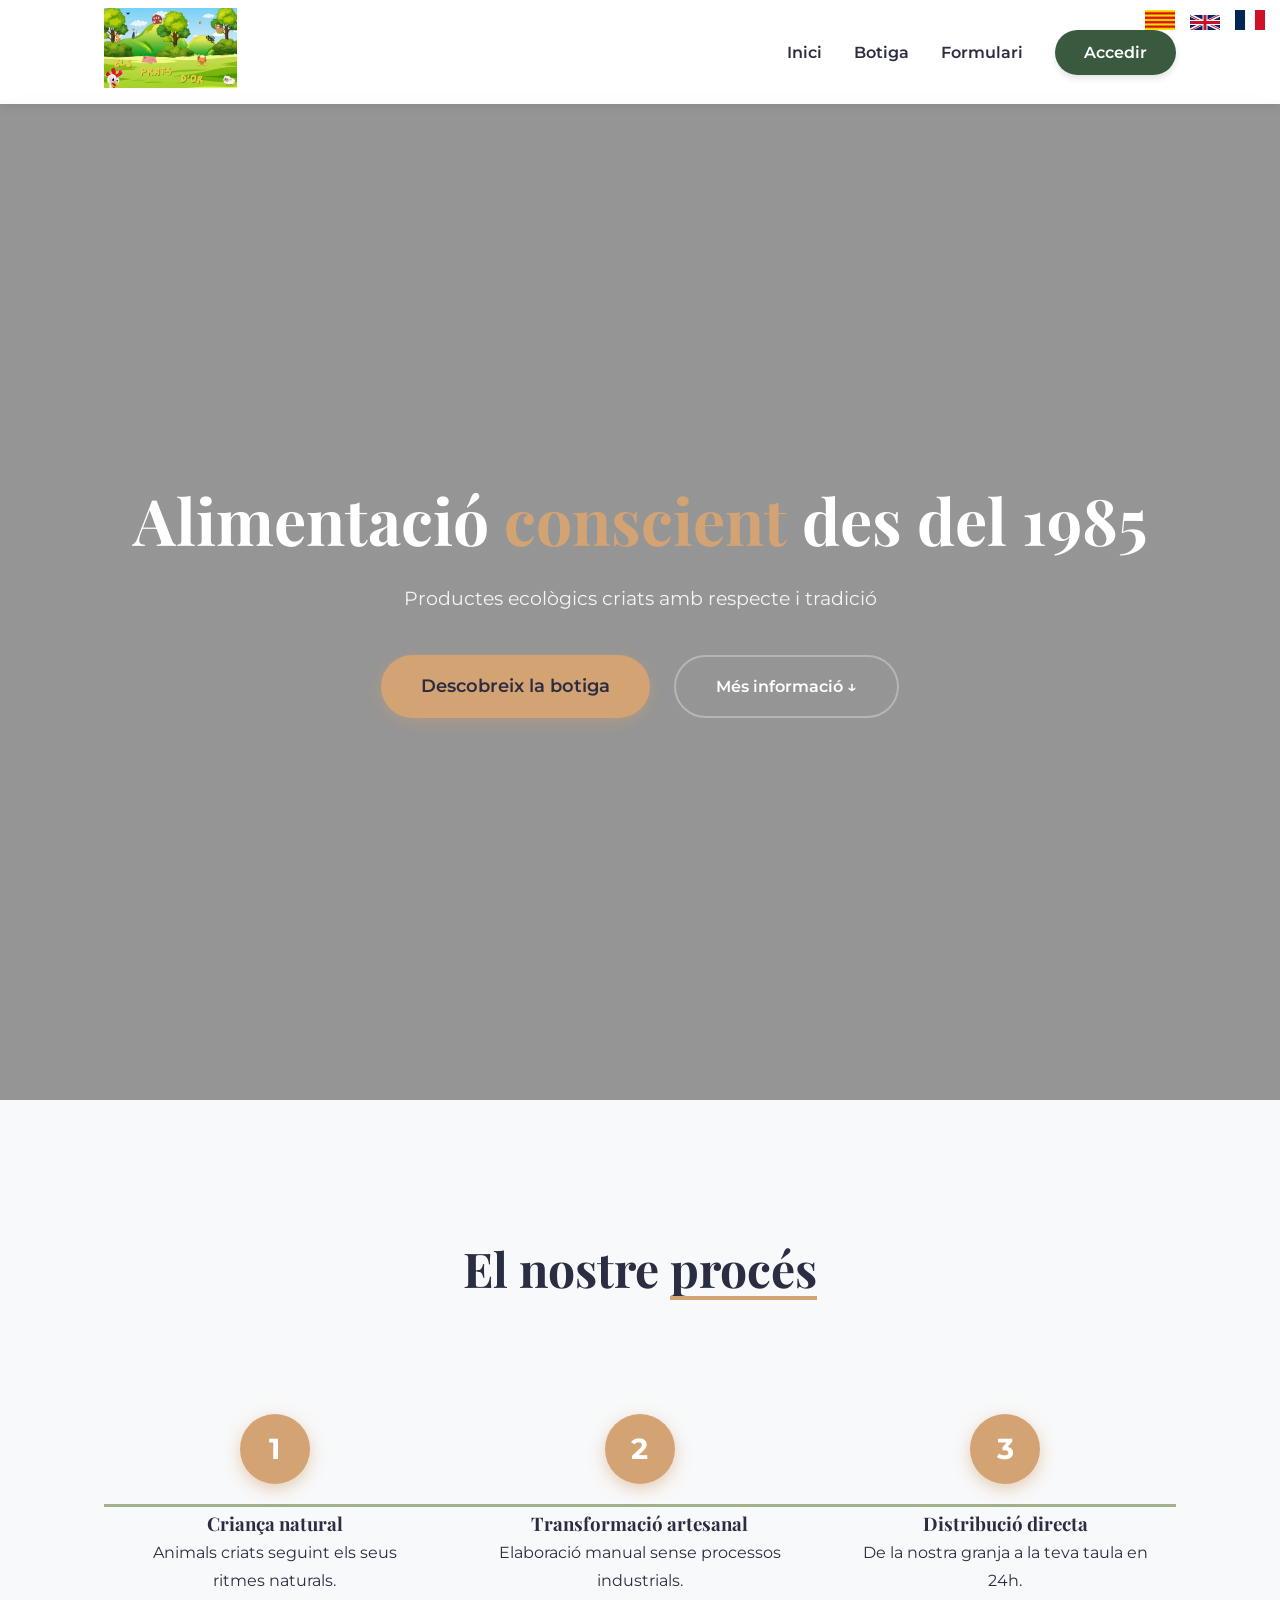
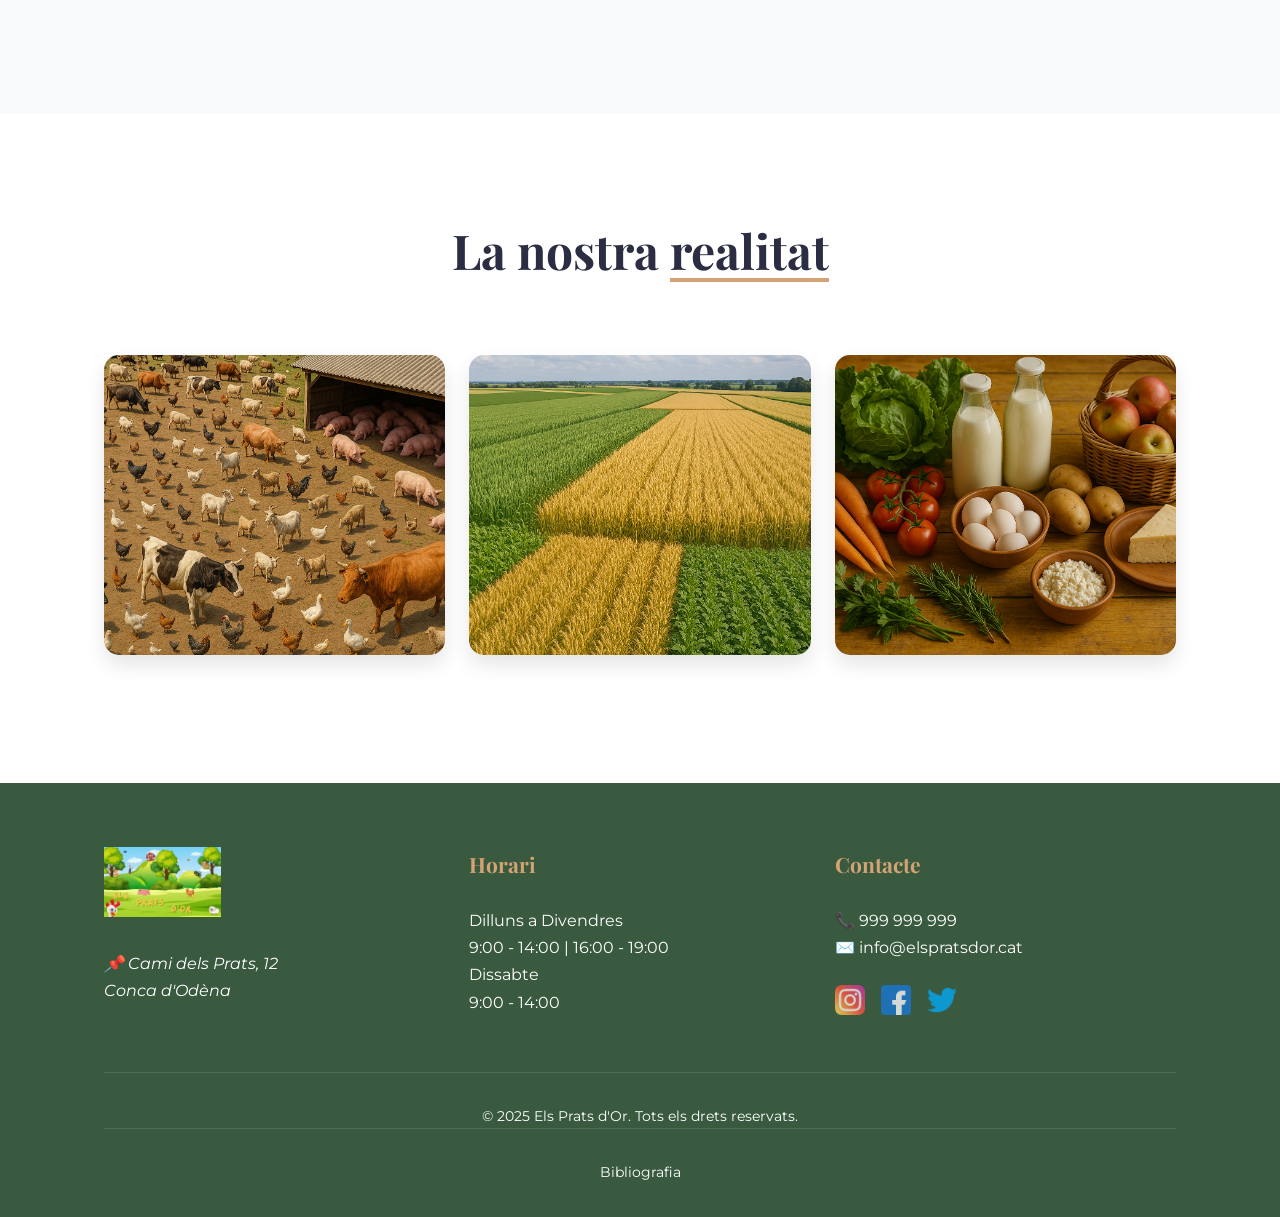
==== commit 1e340861: "Add files via upload" ====
--- a/index.html
+++ b/index.html
@@ -127,6 +127,9 @@
           <div class="text_drets"> <!-- 'text_drets' s'usa per estilar el text de copyright al final del peu de pàgina. -->
             &copy; 2025 Els Prats d'Or. Tots els drets reservats. <!-- '&copy;' és una entitat HTML per mostrar el símbol de copyright (©). -->
           </div>
+            <div class="text_drets">
+              <a href="bibliografia.html">Bibliografia</a>
+            </div>
         </div>
       </footer>
     </body>
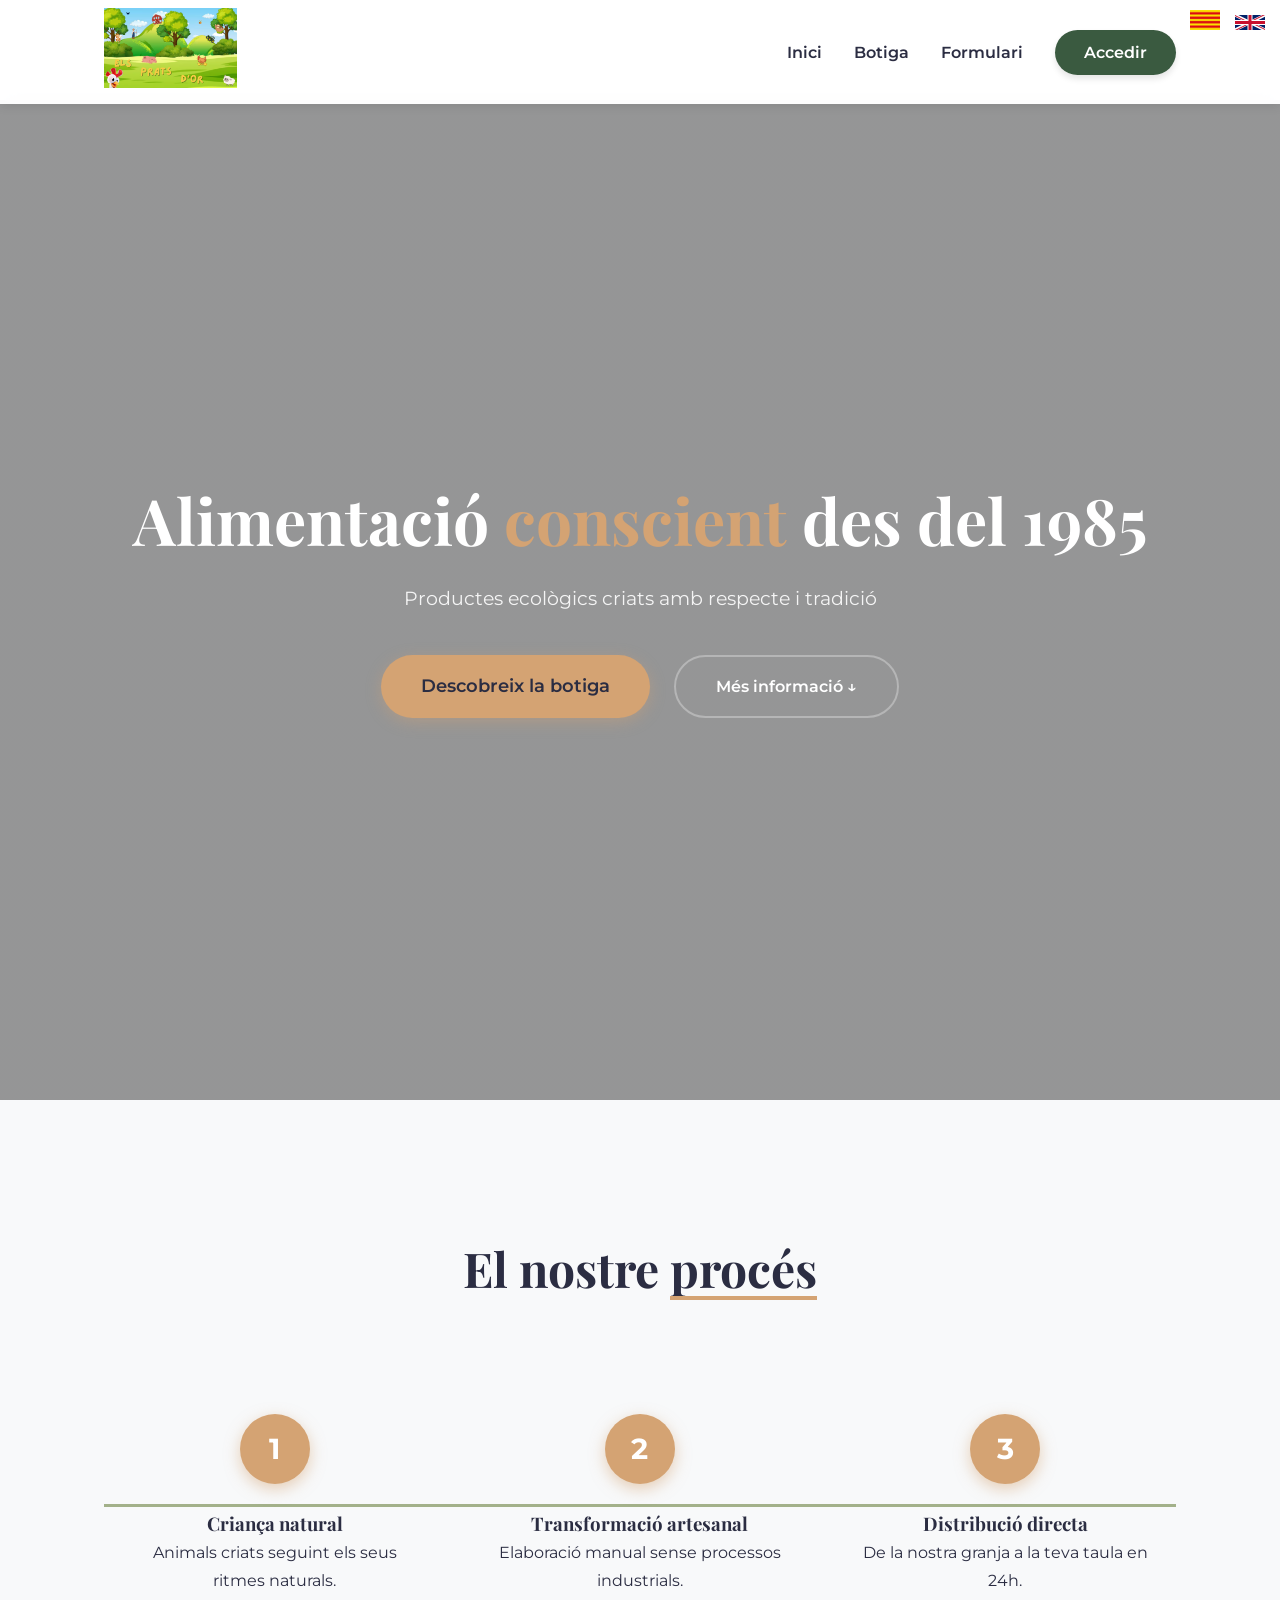
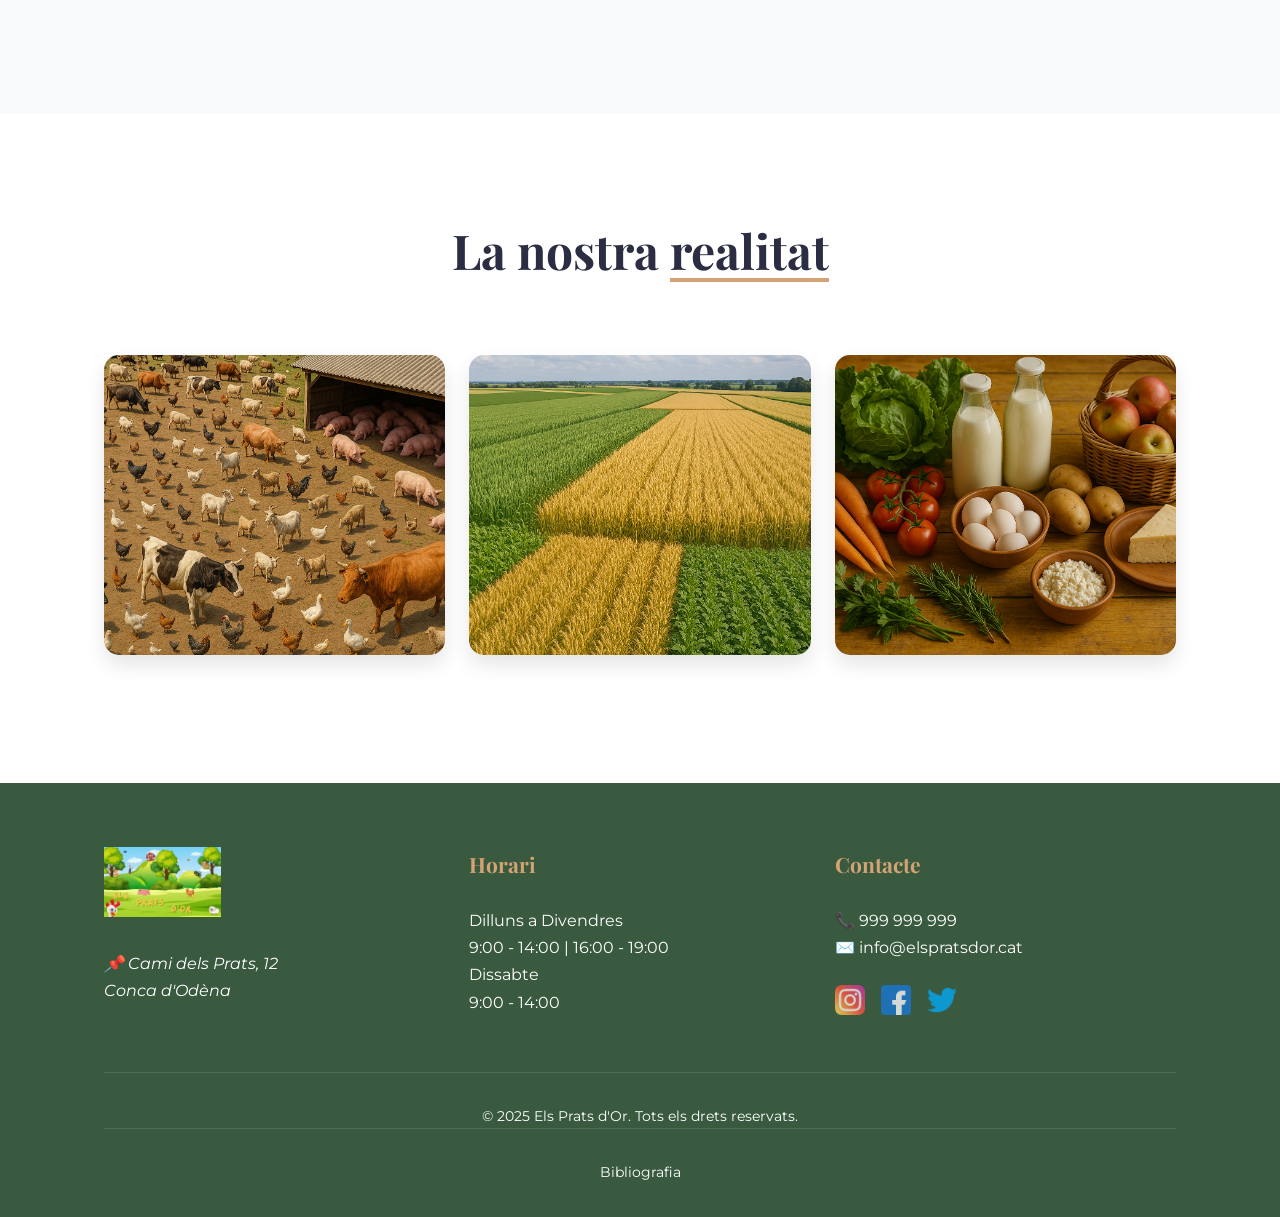
==== commit d559580e: "newversion" ====
--- a/index.html
+++ b/index.html
@@ -27,7 +27,6 @@
         <div class="selector-idioma"> <!-- Contenidor per a les opcions de canvi d'idioma. La classe 'selector-idioma' s'usa per posicionar-lo (normalment a dalt a la dreta) i estilar les banderes. -->
           <a href="index.html"><img class="bandera" src="img/banderacat.png" alt="Català" /></a> <!-- 'bandera' s'usa per estilar les imatges de les banderes. El 'src' està buit, hauria de tenir la ruta de la imatge. -->
           <a href="indexeng.html"><img class="bandera" src="img/banderaeng.svg" alt="Anglès" /></a>
-          <a href="indexfr.html"><img class="bandera" src="img/banderafr.webp" alt="Francès" /></a>
         </div>
       </div>
     </header>
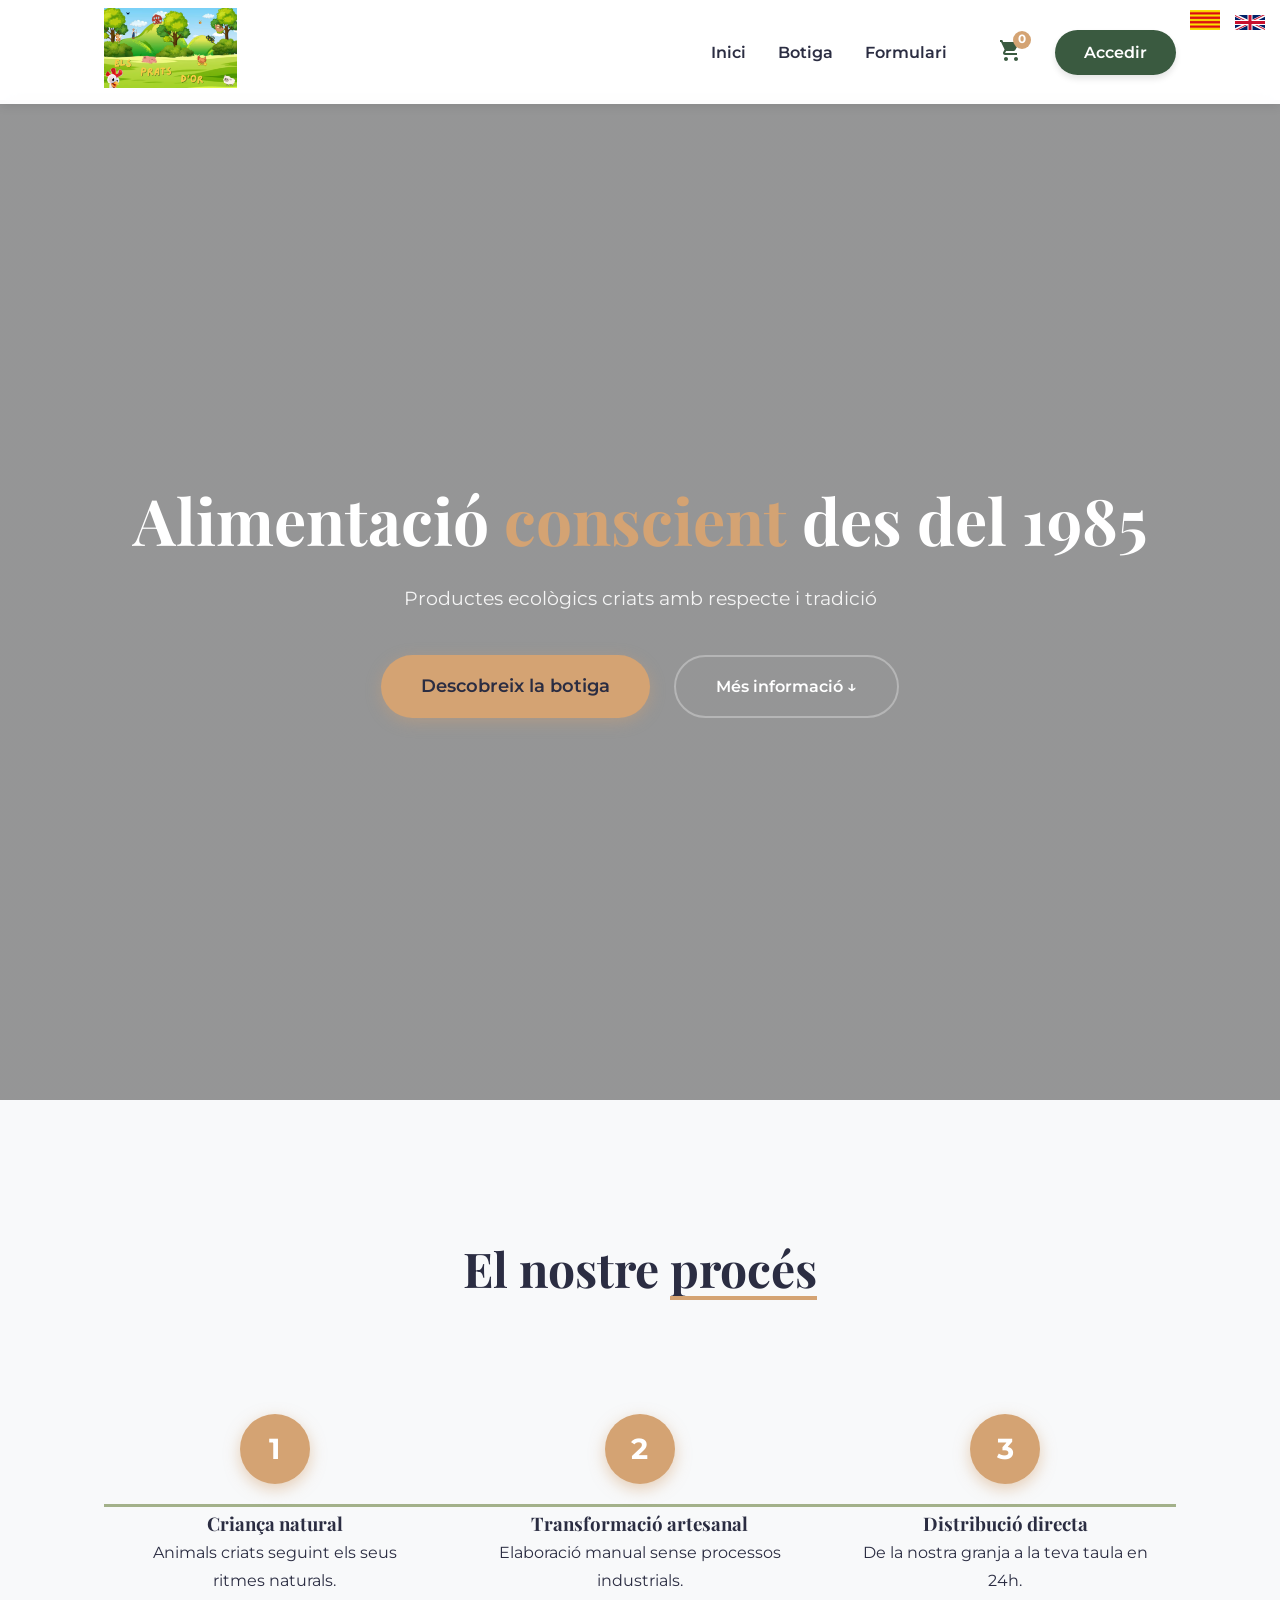
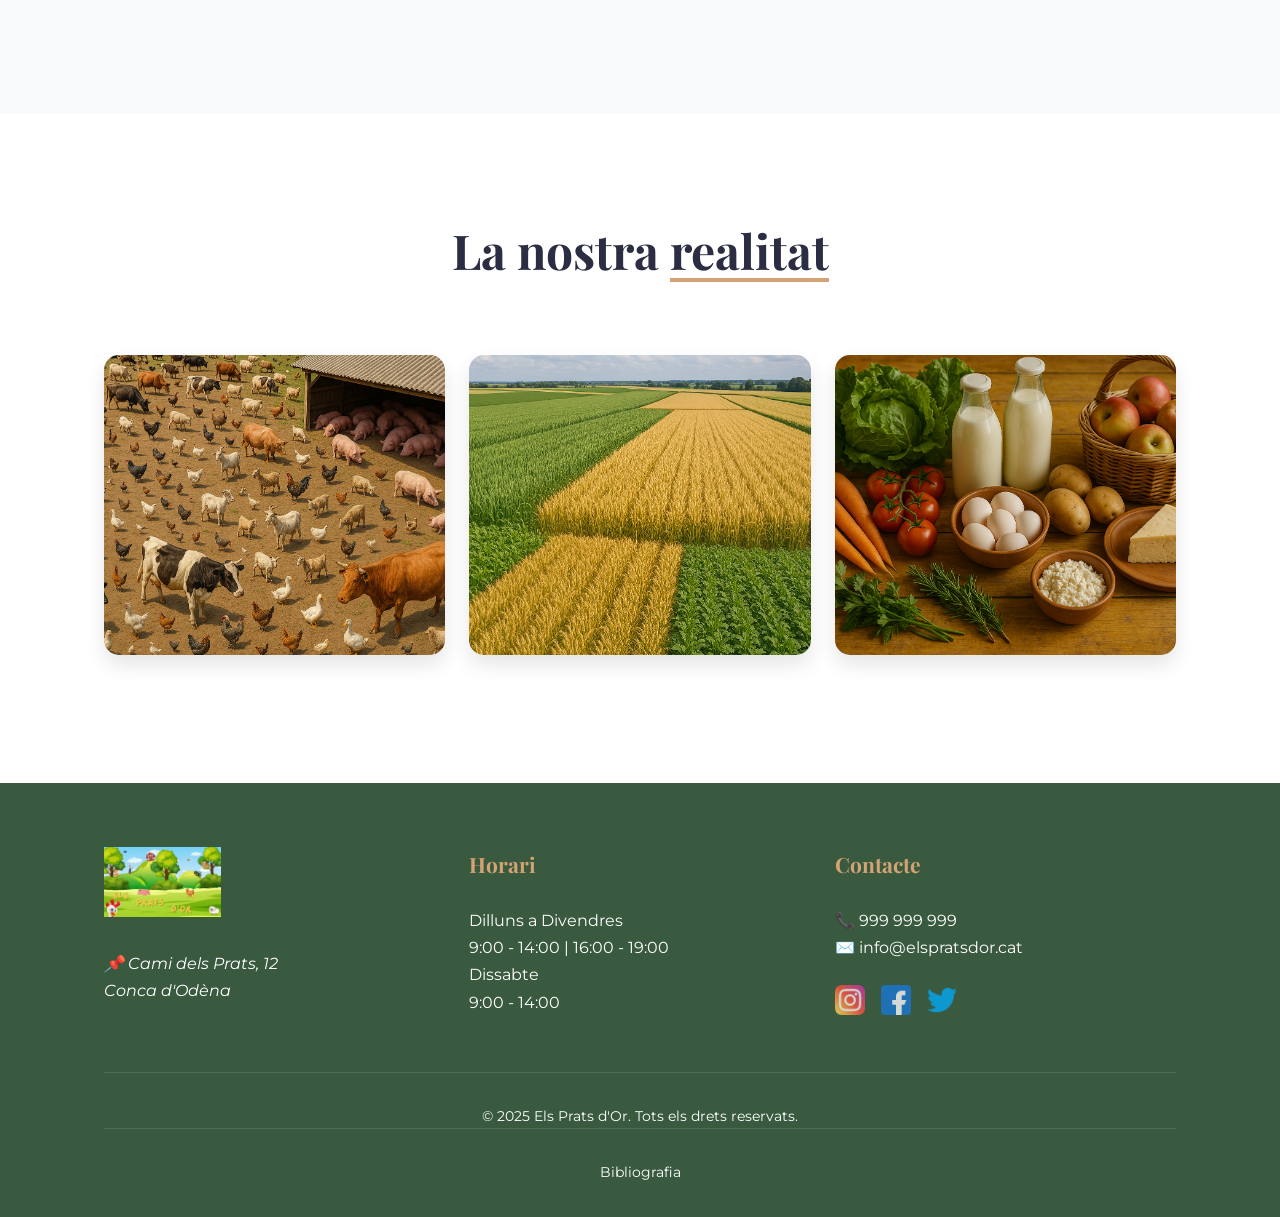
==== commit 946c4d56: "updates" ====
--- a/index.html
+++ b/index.html
@@ -21,7 +21,15 @@
             <li><a href="index.html" class="element_menu">Inici</a></li> <!-- 'element_menu' s'usa per estilar cada ítem del menú, inclòs l'efecte de subratllat amb CSS. -->
             <li><a href="botiga.html" class="element_menu">Botiga</a></li>
             <li><a href="formulari.html" class="element_menu">Formulari</a></li>
-            <li><a href="login.html" class="boto_accedir">Accedir</a></li> <!-- 'boto_accedir' li dóna l'aparença visual d'un botó concret. -->
+            <li>
+              <a href="#" class="carret-compra">
+                <svg xmlns="http://www.w3.org/2000/svg" viewBox="0 0 24 24">
+                  <path d="M7 18c-1.1 0-1.99.9-1.99 2S5.9 22 7 22s2-.9 2-2-.9-2-2-2zM1 3h1l3.6 7.59-1.35 2.45c-.16.28-.25.61-.25.96 0 1.1.9 2 2 2h12v-2H6.42c-.14 0-.25-.11-.25-.25l.03-.12.9-1.63h7.45c.75 0 1.41-.41 1.75-1.03l3.58-6.49c.08-.14.12-.31.12-.48 0-.55-.45-1-1-1H4.21l-.94-2H1v2zm16 15c-1.1 0-1.99.9-1.99 2s.89 2 1.99 2 2-.9 2-2-.9-2-2-2z"/>
+                </svg>
+                <span class="contador-carret">0</span>
+              </a>
+            </li>
+            <li><a href="login.html" class="boto_accedir">Accedir</a></li>
           </ul>
         </nav>
         <div class="selector-idioma"> <!-- Contenidor per a les opcions de canvi d'idioma. La classe 'selector-idioma' s'usa per posicionar-lo (normalment a dalt a la dreta) i estilar les banderes. -->
--- a/css/style.css
+++ b/css/style.css
@@ -378,4 +378,42 @@
 
 .bandera:hover { /* Estils per a les banderes quan hi passes el ratolí per sobre. */
   transform: scale(1.1); /* Make the flag slightly larger on hover */ /* Fa que la bandera es faci un 10% més gran quan fas 'hover'. */
+}
+
+/* Estils del carret de compra */
+.carret-compra {
+    display: flex;
+    align-items: center;
+    margin-left: 20px;
+    cursor: pointer;
+    position: relative;
+}
+
+.carret-compra svg {
+    width: 24px;
+    height: 24px;
+    fill: var(--color-primari);
+    transition: var(--transicio);
+}
+
+.carret-compra:hover svg {
+    fill: var(--color-destacat);
+    transform: translateY(-2px);
+}
+
+.contador-carret {
+    position: absolute;
+    top: -8px;
+    right: -8px;
+    background-color: var(--color-destacat);
+    color: white;
+    font-size: 12px;
+    font-weight: bold;
+    min-width: 18px;
+    height: 18px;
+    border-radius: 50%;
+    display: flex;
+    align-items: center;
+    justify-content: center;
+    padding: 0 4px;
 }
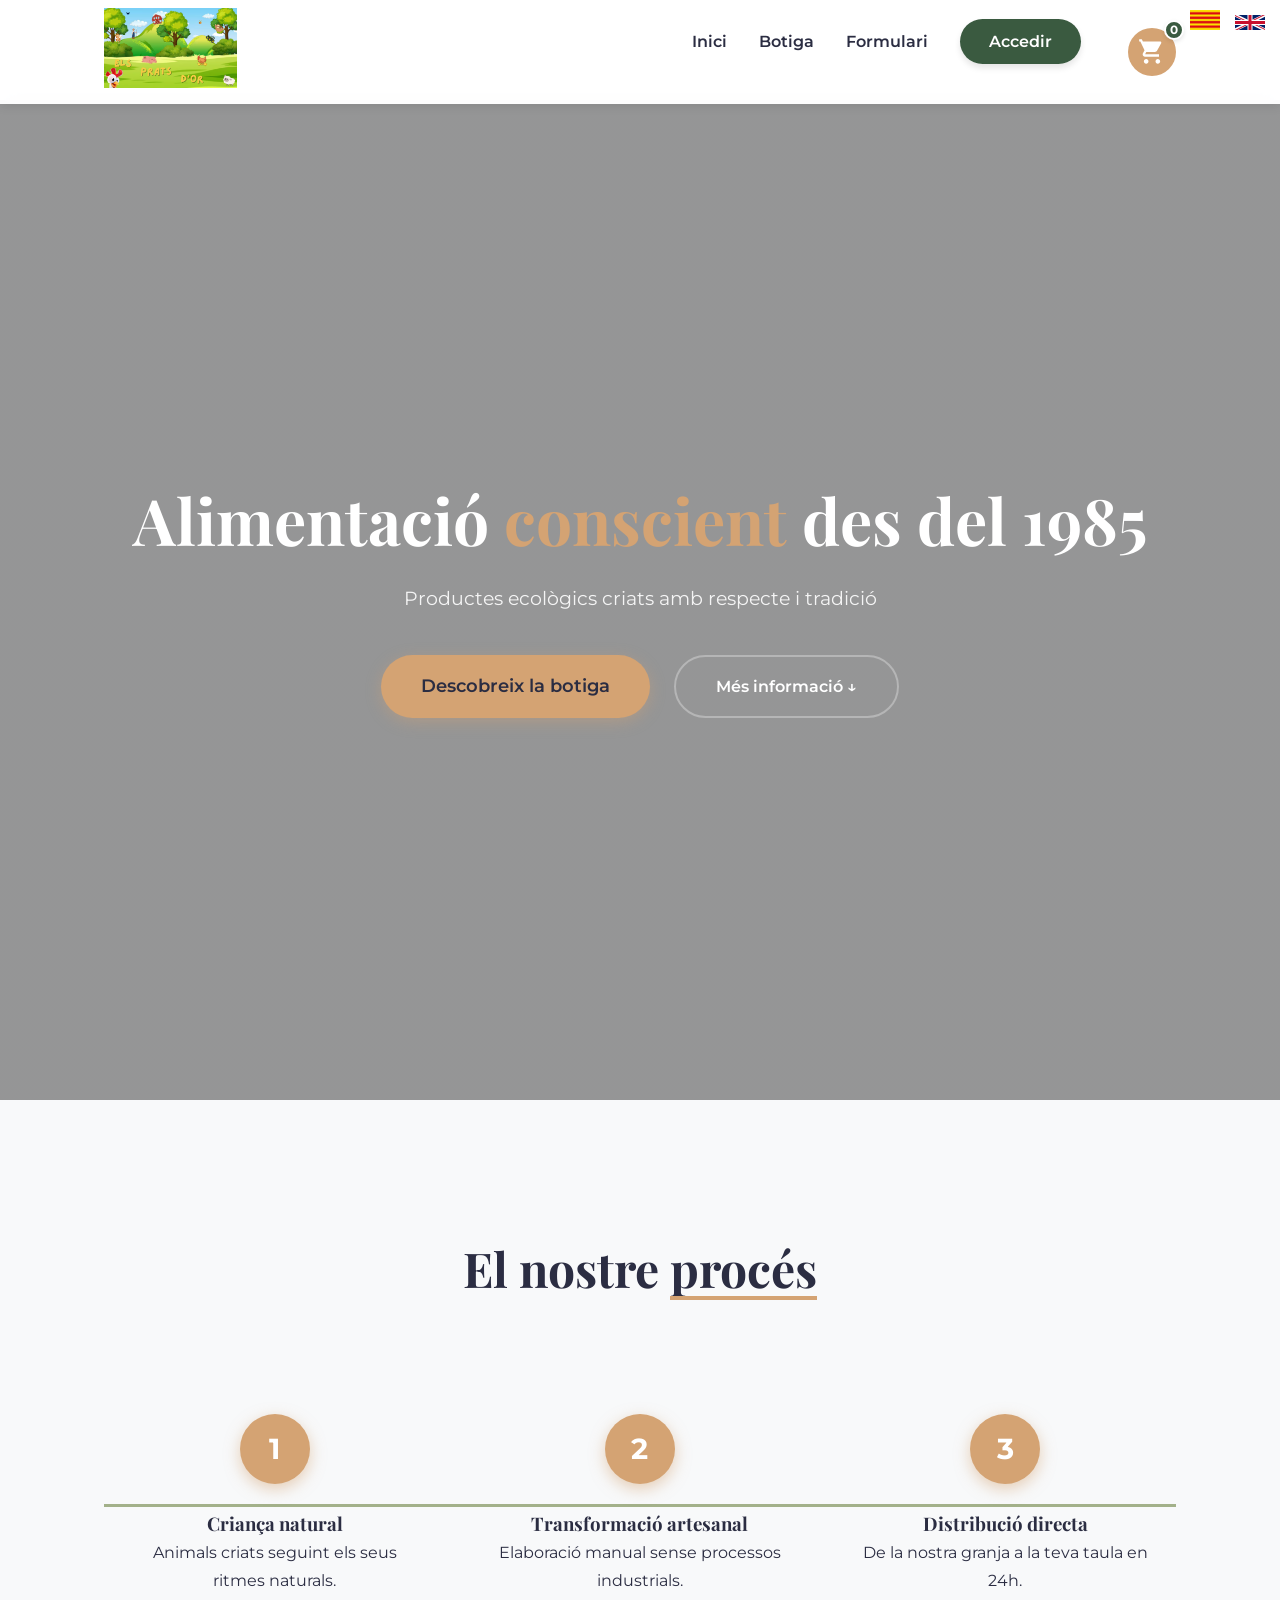
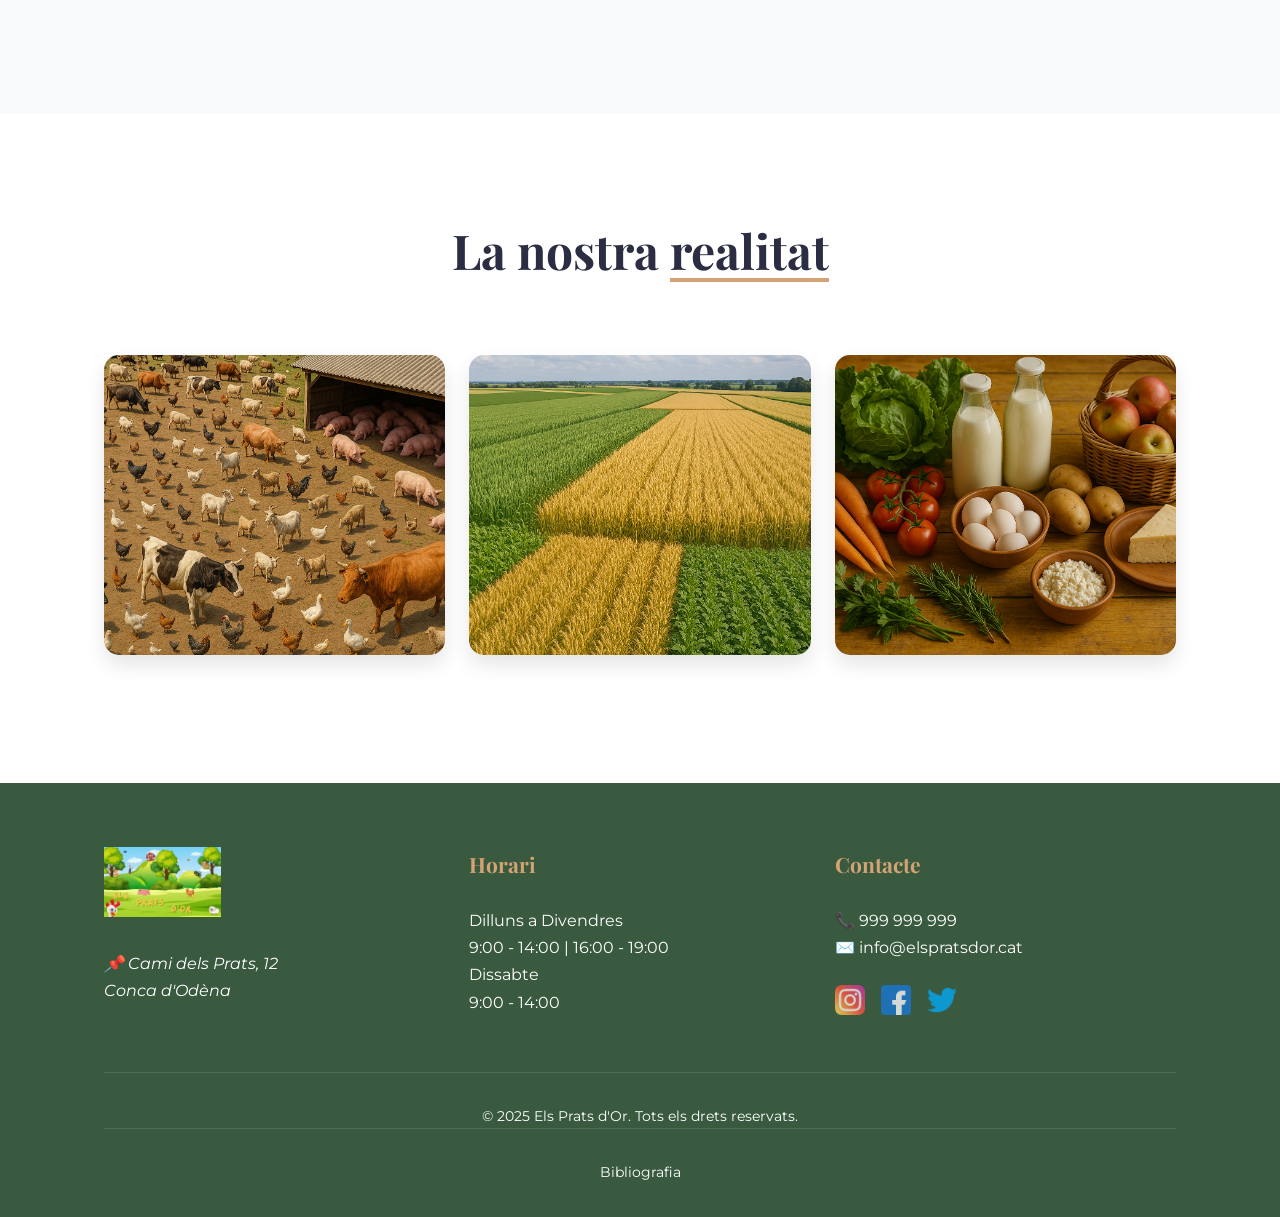
==== commit c3181e4f: "updates" ====
--- a/index.html
+++ b/index.html
@@ -21,6 +21,7 @@
             <li><a href="index.html" class="element_menu">Inici</a></li> <!-- 'element_menu' s'usa per estilar cada ítem del menú, inclòs l'efecte de subratllat amb CSS. -->
             <li><a href="botiga.html" class="element_menu">Botiga</a></li>
             <li><a href="formulari.html" class="element_menu">Formulari</a></li>
+            <li><a href="login.html" class="boto_accedir">Accedir</a></li>
             <li>
               <a href="#" class="carret-compra">
                 <svg xmlns="http://www.w3.org/2000/svg" viewBox="0 0 24 24">
@@ -29,7 +30,6 @@
                 <span class="contador-carret">0</span>
               </a>
             </li>
-            <li><a href="login.html" class="boto_accedir">Accedir</a></li>
           </ul>
         </nav>
         <div class="selector-idioma"> <!-- Contenidor per a les opcions de canvi d'idioma. La classe 'selector-idioma' s'usa per posicionar-lo (normalment a dalt a la dreta) i estilar les banderes. -->
--- a/css/style.css
+++ b/css/style.css
@@ -384,36 +384,42 @@
 .carret-compra {
     display: flex;
     align-items: center;
-    margin-left: 20px;
+    margin-left: 15px;
+    position: relative;
     cursor: pointer;
-    position: relative;
+    padding: 10px;
+    border-radius: 50%;
+    background: var(--color-destacat);
+    transition: all 0.3s ease;
+}
+
+.carret-compra:hover {
+    transform: translateY(-2px);
+    background: #c4966a;
+    box-shadow: 0 4px 8px rgba(0, 0, 0, 0.1);
 }
 
 .carret-compra svg {
-    width: 24px;
-    height: 24px;
-    fill: var(--color-primari);
-    transition: var(--transicio);
-}
-
-.carret-compra:hover svg {
-    fill: var(--color-destacat);
-    transform: translateY(-2px);
+    width: 28px;
+    height: 28px;
+    fill: white;
 }
 
 .contador-carret {
     position: absolute;
     top: -8px;
     right: -8px;
-    background-color: var(--color-destacat);
+    background-color: var(--color-primari);
     color: white;
     font-size: 12px;
     font-weight: bold;
-    min-width: 18px;
-    height: 18px;
+    min-width: 20px;
+    height: 20px;
     border-radius: 50%;
     display: flex;
     align-items: center;
     justify-content: center;
     padding: 0 4px;
+    border: 2px solid white;
+    box-shadow: 0 2px 4px rgba(0, 0, 0, 0.1);
 }
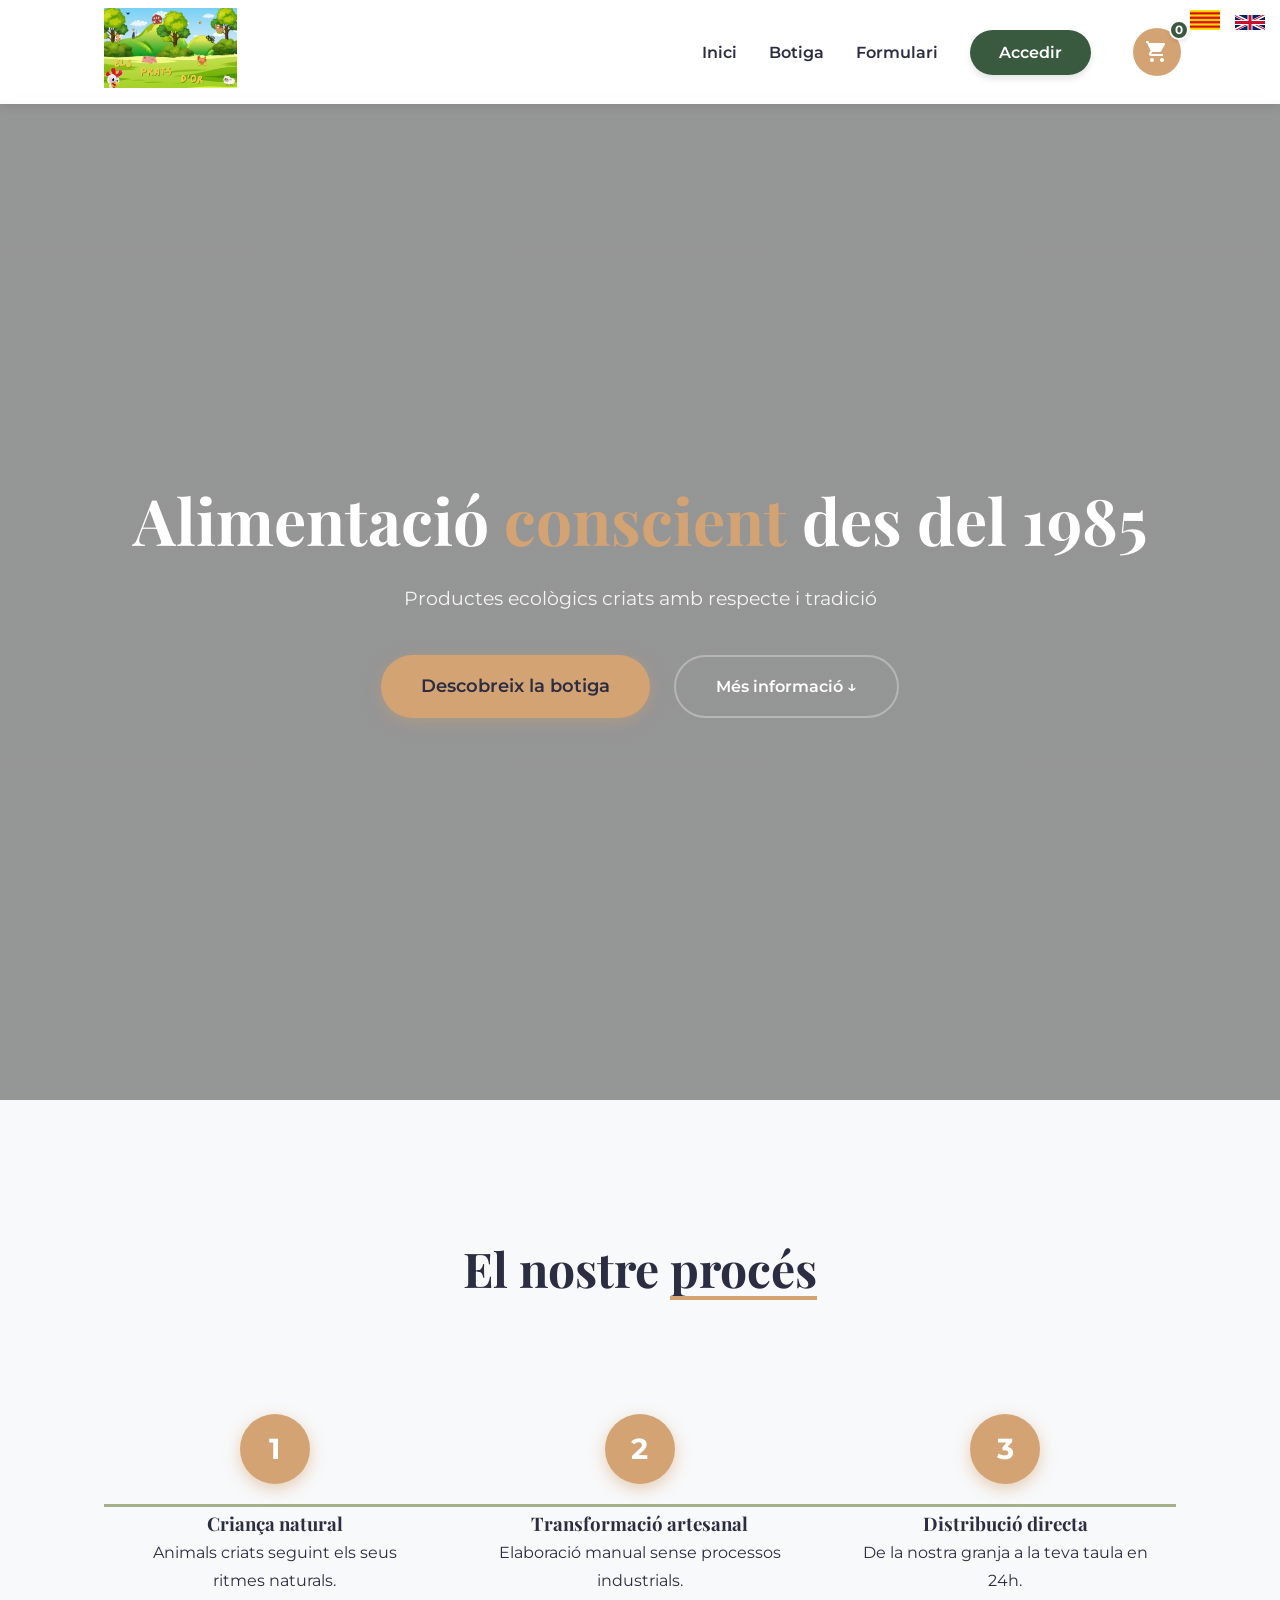
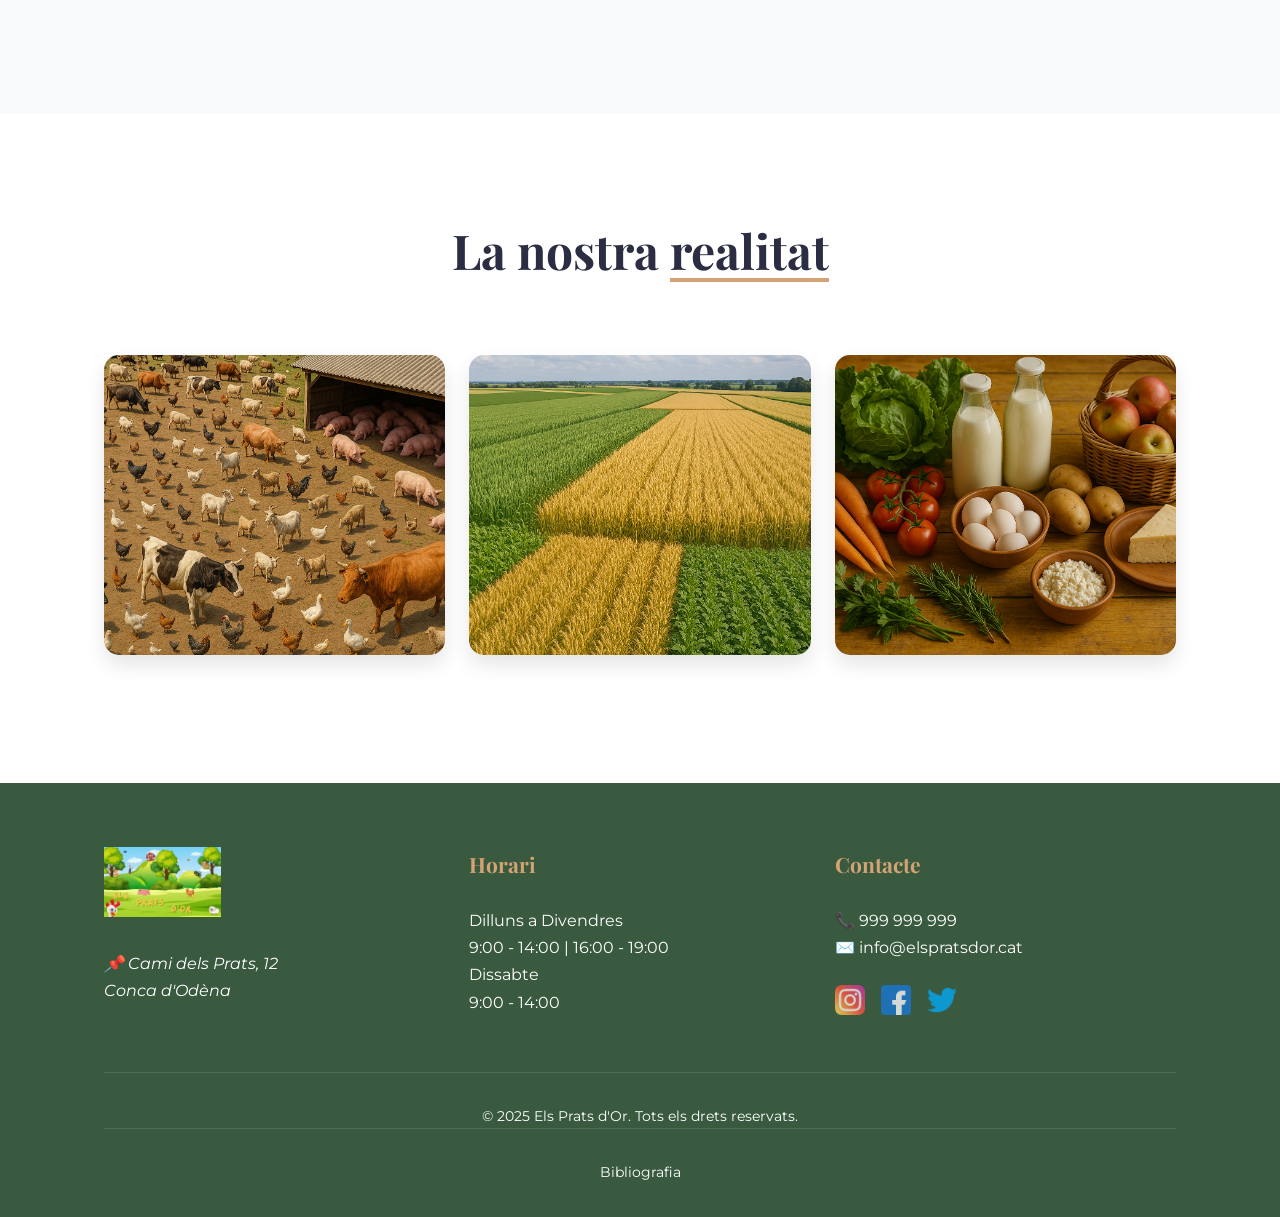
==== commit 716b9207: "php links updated" ====
--- a/index.html
+++ b/index.html
@@ -20,7 +20,7 @@
           <ul class="llista_menu"> <!-- 'llista_menu' s'usa per estilar la llista d'elements del menú. -->
             <li><a href="index.html" class="element_menu">Inici</a></li> <!-- 'element_menu' s'usa per estilar cada ítem del menú, inclòs l'efecte de subratllat amb CSS. -->
             <li><a href="botiga.html" class="element_menu">Botiga</a></li>
-            <li><a href="formulari.html" class="element_menu">Formulari</a></li>
+            <li><a href="formulari.php" class="element_menu">Formulari</a></li>
             <li><a href="login.html" class="boto_accedir">Accedir</a></li>
             <li>
               <a href="#" class="carret-compra">
--- a/css/style.css
+++ b/css/style.css
@@ -103,6 +103,7 @@
   font-weight: 600; /* Fa el text del botó més gruixut. */
   transition: var(--transicio); /* Aplica la transició per als efectes de 'hover'. */
   box-shadow: 0 4px 6px #0000001a; /* Afegeix una ombra lleugera sota el botó. */
+  margin-right: -15px;
 }
 
 .boto_accedir:hover { /* Estils per al botó 'Accedir' quan passes el ratolí per sobre. */
@@ -384,24 +385,25 @@
 .carret-compra {
     display: flex;
     align-items: center;
-    margin-left: 15px;
+    margin-left: 20px;
     position: relative;
     cursor: pointer;
-    padding: 10px;
+    padding: 12px;
     border-radius: 50%;
     background: var(--color-destacat);
     transition: all 0.3s ease;
+    transform: translateX(5px);
 }
 
 .carret-compra:hover {
-    transform: translateY(-2px);
+    transform: translateX(5px) translateY(-2px);
     background: #c4966a;
     box-shadow: 0 4px 8px rgba(0, 0, 0, 0.1);
 }
 
 .carret-compra svg {
-    width: 28px;
-    height: 28px;
+    width: 24px;
+    height: 24px;
     fill: white;
 }
 
@@ -422,4 +424,11 @@
     padding: 0 4px;
     border: 2px solid white;
     box-shadow: 0 2px 4px rgba(0, 0, 0, 0.1);
+}
+
+/* Ajustes adicionales para el menú */
+.llista_menu {
+    display: flex;
+    align-items: center;
+    gap: 32px;
 }
